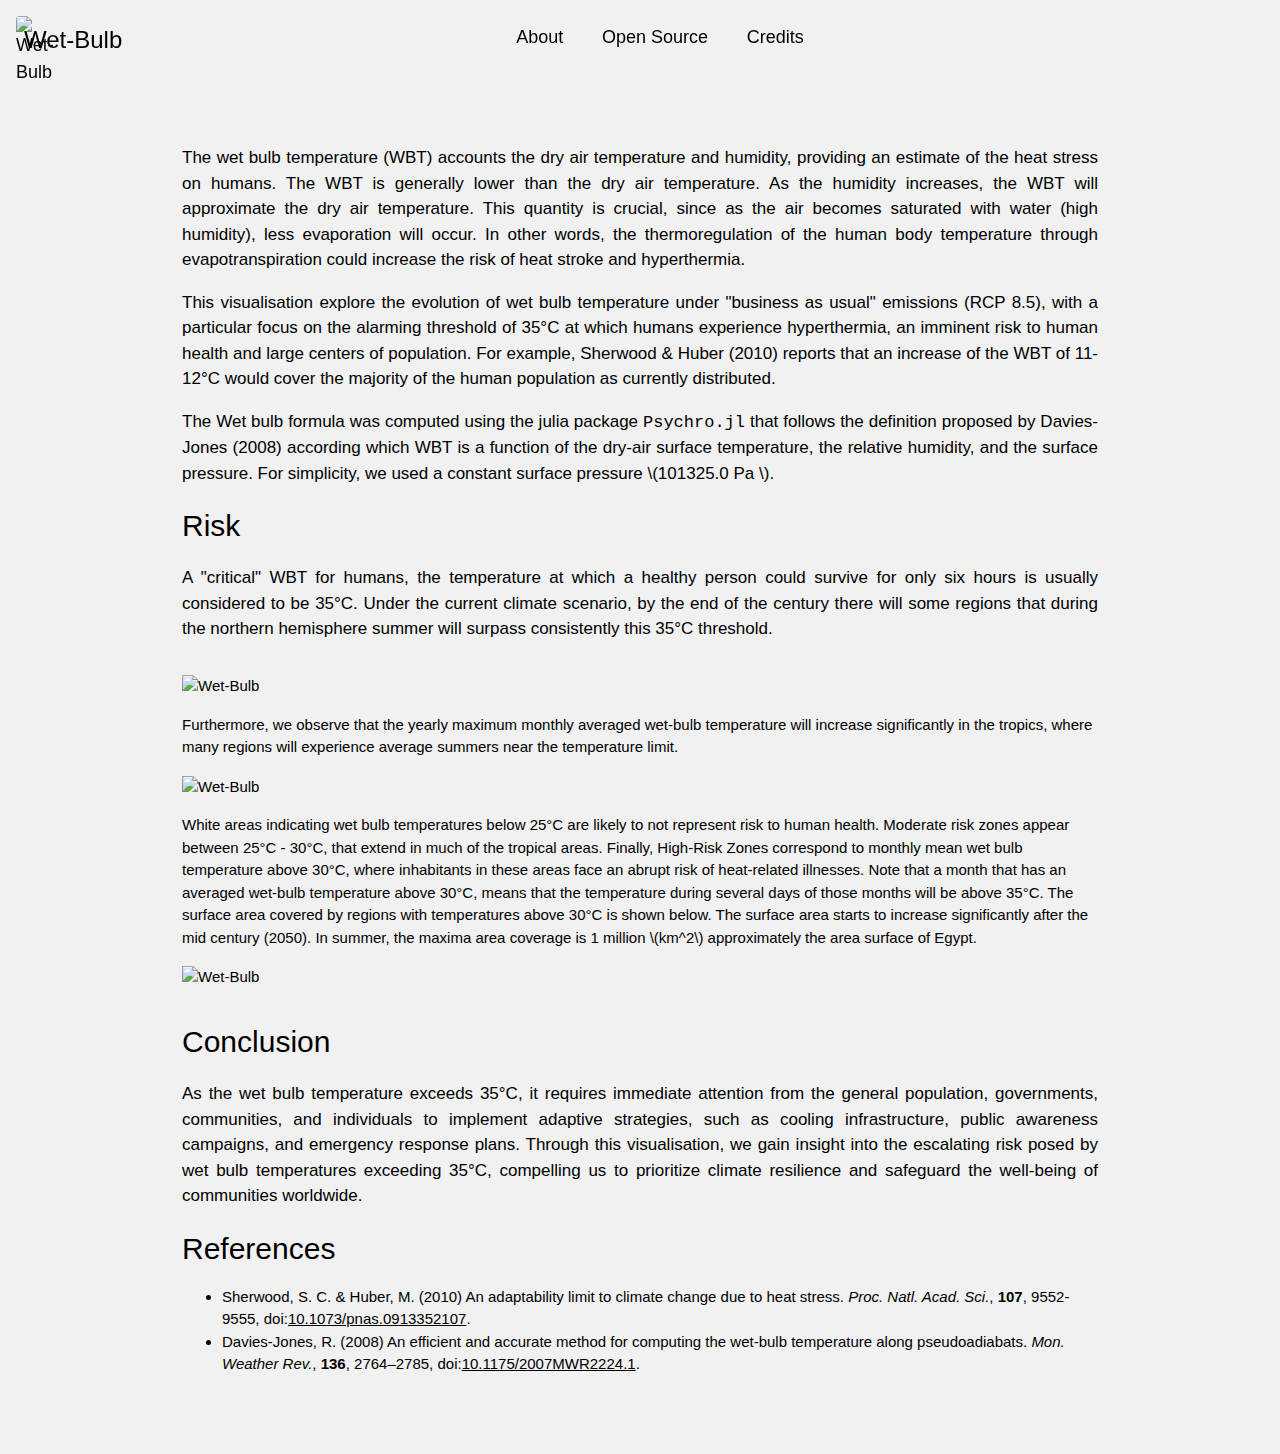
==== about.html @ eca1f5ad "simplify" ====
<!DOCTYPE html>
<html>
<head>
<title>Wet Bulb Temperature</title>
<meta charset="UTF-8">
<meta name="viewport" content="width=device-width, initial-scale=1">
<link rel="stylesheet" href="public/css/style.css">
<link rel="stylesheet" href="https://www.w3schools.com/w3css/4/w3.css">
<link rel="stylesheet" href="https://fonts.googleapis.com/css?family=Raleway">
<link rel="shortcut icon" type="image/x-icon" href="./resources/earth_melt.ico" />
<script type="text/javascript" async
    src="https://cdnjs.cloudflare.com/ajax/libs/mathjax/2.7.7/MathJax.js?config=TeX-MML-AM_CHTML">
</script>
</head>
<body class="w3-light-grey" data-gr-c-s-loaded="true">


    <div class="w3-main">
        <header class="w3-container w3-top w3-xlarge w3-padding-16 header" style="z-index:5">
            <a href="index.html" class="w3-left w3-large">
                <img src="./resources/earth_melt.svg" class="w3-left w3-round w3-image" alt="Wet-Bulb" width="40" height="40">
                <h1 class="title w3-display-topleft w3-padding-large w3-xlarge w3-text-black">Wet-Bulb</h1>
            </a>
            
            <div class="w3-center">
                <div class="w3-hide-small w3-text-black" style="height:100%;width:80vw; position:relative;display: inline">
                    <a href="about.html" class="w3-button w3-large" style="height:100%;">About</a> 
                    <a href="open_source.html" class="w3-button w3-large">Open Source</a> 
                    <a href="credits.html" class="w3-button w3-large">Credits</a>
                </div>
            </div>
        </header>

        <div class="w3-padding-32"></div>

        <div class="w3-content w3-container w3-padding-64" >

            <div class="w3-content w3-container">
                <p style="text-align:justify; font-size: 17px;">
                The wet bulb temperature (WBT) accounts the dry air temperature and humidity, providing an estimate of the heat stress on humans. The WBT is generally lower than the dry air temperature. As the humidity increases, the WBT will approximate the dry air temperature. This quantity is crucial, since as the air becomes saturated with water (high humidity), less evaporation will occur. In other words, the thermoregulation of the human body temperature through evapotranspiration could increase the risk of heat stroke and hyperthermia.
                </p>

                <p style="text-align:justify; font-size: 17px;">
                This visualisation explore the evolution of wet bulb temperature under "business as usual" emissions (RCP 8.5), with a particular focus on the alarming threshold of 35°C at which humans experience hyperthermia, an imminent risk to human health and large centers of population. For example, Sherwood & Huber (2010) reports that an increase of the WBT of 11-12°C would cover the majority of the human population as currently distributed.
                </p>

                <p style="text-align:justify; font-size: 17px;">
                The Wet bulb formula was computed using the julia package <code>Psychro.jl</code> that follows the definition proposed by Davies-Jones (2008) according which WBT is a function of the dry-air surface temperature, the relative humidity, and the surface pressure.
                For simplicity, we used a constant surface pressure <span>\(101325.0 Pa \)</span>.
                </p>

                <h2>Risk</h2>
                <p style="text-align:justify; font-size: 17px;">      
                A "critical" WBT for humans, the temperature at which a healthy person could survive for only six hours is usually considered to be 35°C. Under the current climate scenario, by the end of the century there will some regions that during the northern hemisphere summer will surpass consistently this 35°C threshold.
                
                <div class="w3-display-container  w3-padding-16">
                    <img src="./resources/WB_temp_bands_threshold.png" class="w3-image" alt="Wet-Bulb">
                </div>

                Furthermore, we observe that the yearly maximum monthly averaged wet-bulb temperature will increase significantly in the tropics, where many regions will experience average summers near the temperature limit.

                <div class="w3-display-container  w3-padding-16">
                    <img src="./resources/max_Risk_wet_bulb_maps.png" class="w3-image" alt="Wet-Bulb">
                </div>

                White areas indicating wet bulb temperatures below 25°C are likely to not represent risk to human health. Moderate risk zones appear between 25°C - 30°C, that extend in much of the tropical areas. Finally, High-Risk Zones correspond to monthly mean wet bulb temperature above 30°C, where inhabitants in these areas face an abrupt risk of heat-related illnesses. 
                Note that a month that has an averaged wet-bulb temperature above 30°C, means that the temperature during several days of those months will be above 35°C.

                The surface area covered by regions with temperatures above 30°C is shown below. The surface area starts to increase significantly after the mid century (2050). In summer, the maxima area coverage is 1 million \(km^2\) approximately the area surface of Egypt.

                <div class="w3-display-container w3-padding-16">
                    <img src="./resources/area_with_dangerous_WBtemp_80p.png" class="w3-image" alt="Wet-Bulb">
                </div>

                </p>

                <h2>Conclusion</h2>
                <p style="text-align:justify; font-size: 17px;">
                As the wet bulb temperature exceeds 35°C, it requires immediate attention from the general population, governments, communities, and individuals to implement adaptive strategies, such as cooling infrastructure, public awareness campaigns, and emergency response plans. Through this visualisation, we gain insight into the escalating risk posed by wet bulb temperatures exceeding 35°C, compelling us to prioritize climate resilience and safeguard the well-being of communities worldwide.
                </p>

                <h2>References</h2>
                <ul>
                    <li>
                        Sherwood, S. C. & Huber, M. (2010) An adaptability limit to climate change due to heat stress. <i>Proc. Natl. Acad. Sci.</i>, <b>107</b>, 9552-9555, doi:<a href="https://doi.org/10.1073/pnas.0913352107" target="_blank">10.1073/pnas.0913352107</a>.
                    </li>
                    <li>
                        Davies-Jones, R. (2008) An efficient and accurate method for computing the wet-bulb temperature along pseudoadiabats. <i>Mon. Weather Rev.</i>, <b>136</b>, 2764–2785, doi:<a href="https://doi.org/10.1175/2007MWR2224.1" target="_blank">10.1175/2007MWR2224.1</a>.
                    </li>

                </ul>
        </div>
        </div>
        
    </div>

</body>
</html>
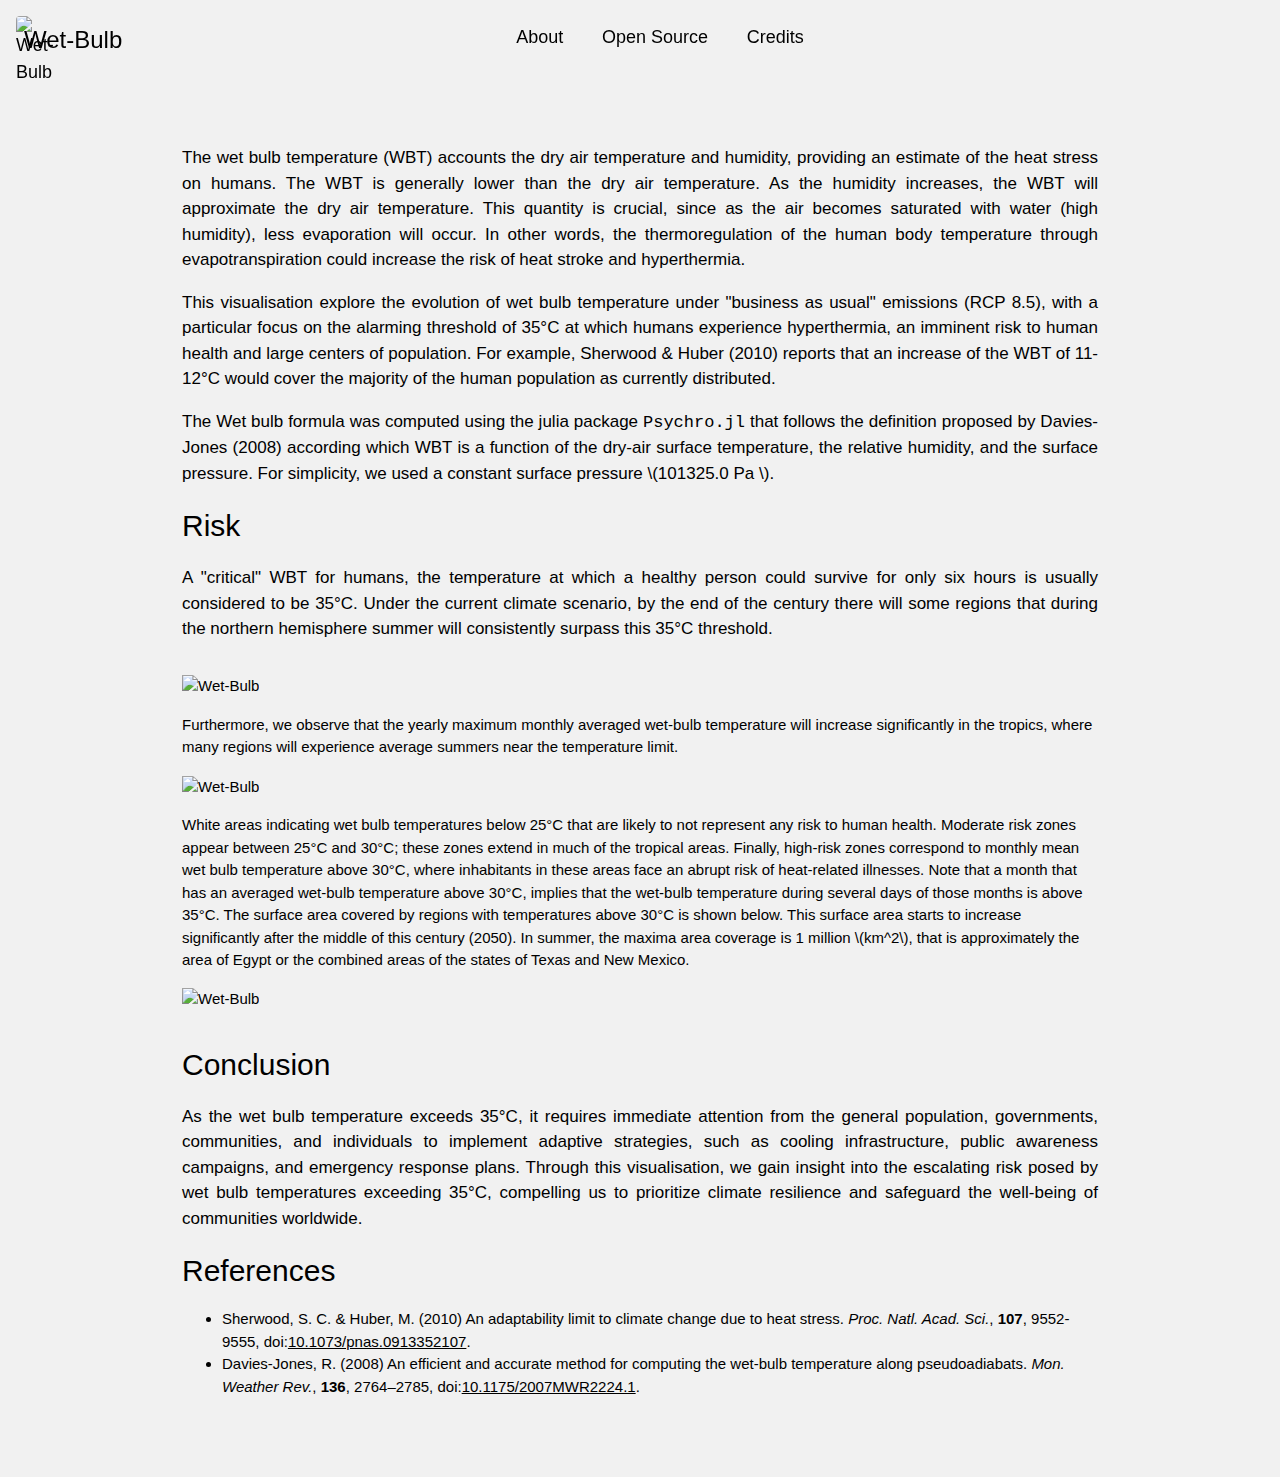
==== commit 35d52e44: "some rephrasing" ====
--- a/about.html
+++ b/about.html
@@ -51,7 +51,7 @@
 
                 <h2>Risk</h2>
                 <p style="text-align:justify; font-size: 17px;">      
-                A "critical" WBT for humans, the temperature at which a healthy person could survive for only six hours is usually considered to be 35°C. Under the current climate scenario, by the end of the century there will some regions that during the northern hemisphere summer will surpass consistently this 35°C threshold.
+                A "critical" WBT for humans, the temperature at which a healthy person could survive for only six hours is usually considered to be 35°C. Under the current climate scenario, by the end of the century there will some regions that during the northern hemisphere summer will consistently surpass this 35°C threshold.
                 
                 <div class="w3-display-container  w3-padding-16">
                     <img src="./resources/WB_temp_bands_threshold.png" class="w3-image" alt="Wet-Bulb">
@@ -63,10 +63,10 @@
                     <img src="./resources/max_Risk_wet_bulb_maps.png" class="w3-image" alt="Wet-Bulb">
                 </div>
 
-                White areas indicating wet bulb temperatures below 25°C are likely to not represent risk to human health. Moderate risk zones appear between 25°C - 30°C, that extend in much of the tropical areas. Finally, High-Risk Zones correspond to monthly mean wet bulb temperature above 30°C, where inhabitants in these areas face an abrupt risk of heat-related illnesses. 
-                Note that a month that has an averaged wet-bulb temperature above 30°C, means that the temperature during several days of those months will be above 35°C.
+                White areas indicating wet bulb temperatures below 25°C that are likely to not represent any risk to human health. Moderate risk zones appear between 25°C and 30°C; these zones extend in much of the tropical areas. Finally, high-risk zones correspond to monthly mean wet bulb temperature above 30°C, where inhabitants in these areas face an abrupt risk of heat-related illnesses. 
+                Note that a month that has an averaged wet-bulb temperature above 30°C, implies that the wet-bulb temperature during several days of those months is above 35°C.
 
-                The surface area covered by regions with temperatures above 30°C is shown below. The surface area starts to increase significantly after the mid century (2050). In summer, the maxima area coverage is 1 million \(km^2\) approximately the area surface of Egypt.
+                The surface area covered by regions with temperatures above 30°C is shown below. This surface area starts to increase significantly after the middle of this century (2050). In summer, the maxima area coverage is 1 million \(km^2\), that is approximately the area of Egypt or the combined areas of the states of Texas and New Mexico.
 
                 <div class="w3-display-container w3-padding-16">
                     <img src="./resources/area_with_dangerous_WBtemp_80p.png" class="w3-image" alt="Wet-Bulb">
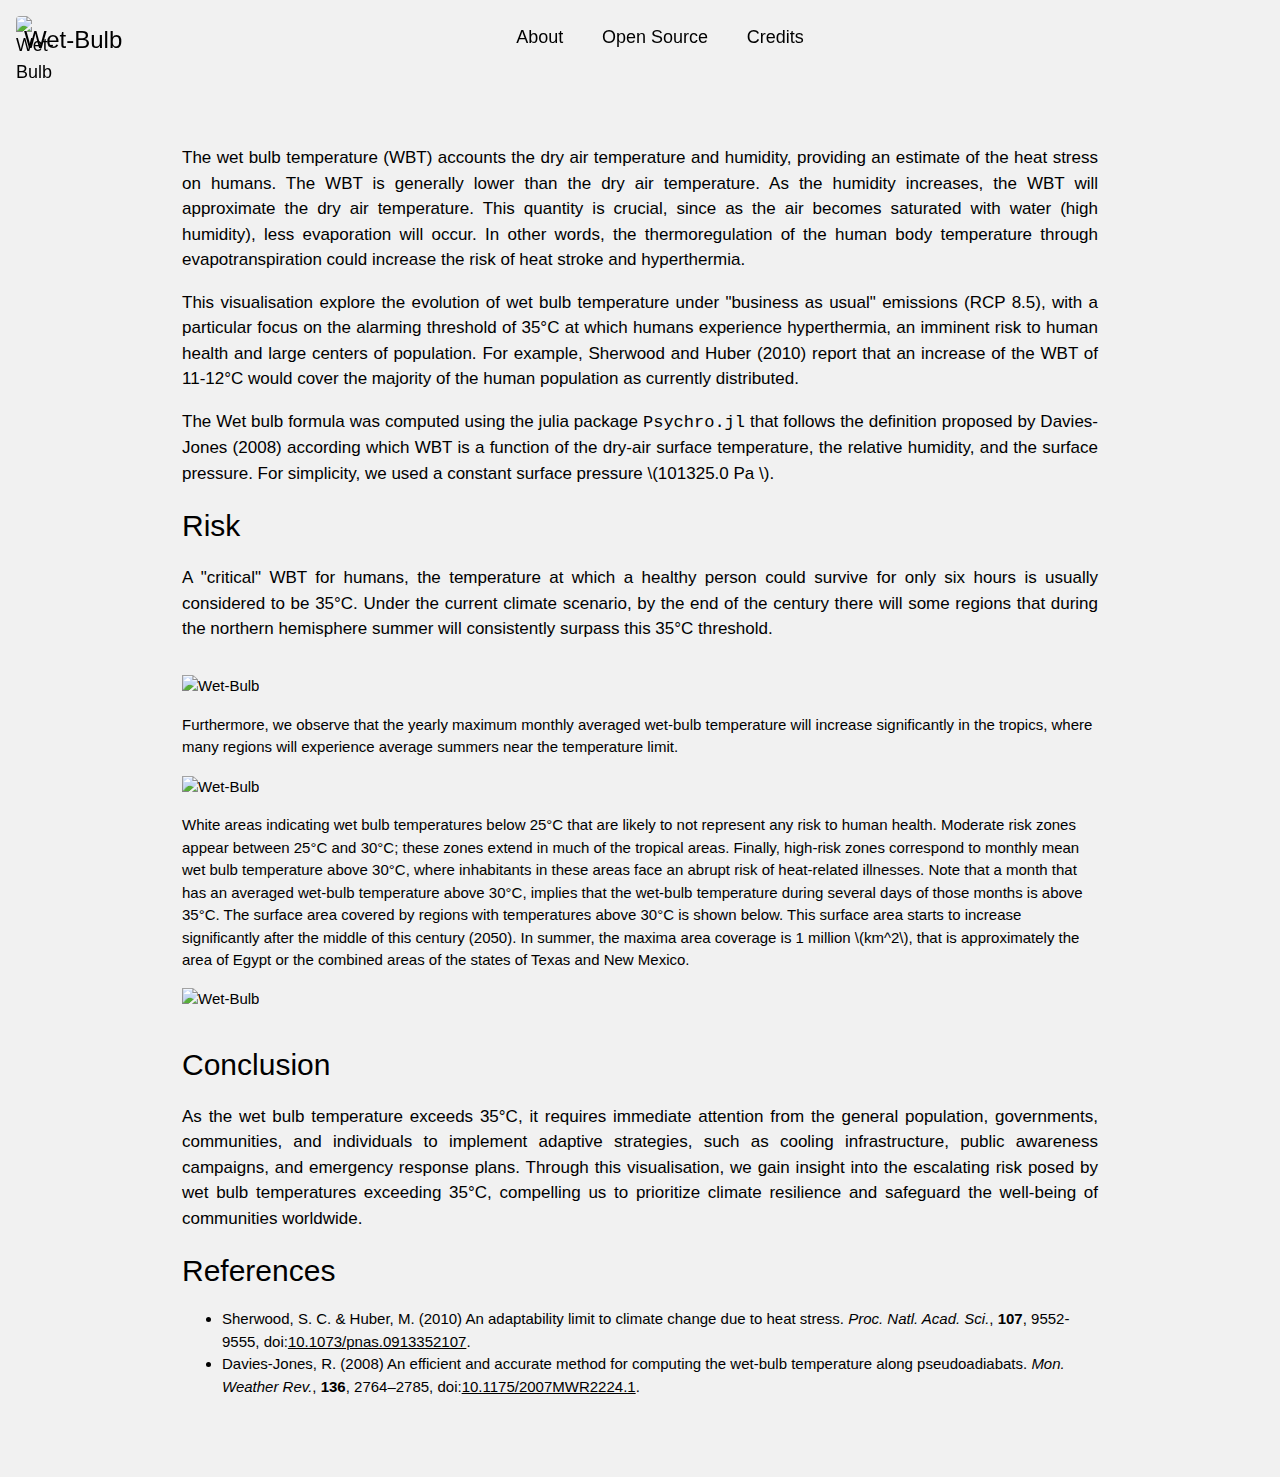
==== commit 9656b721: "fig grammar error" ====
--- a/about.html
+++ b/about.html
@@ -41,7 +41,7 @@
                 </p>
 
                 <p style="text-align:justify; font-size: 17px;">
-                This visualisation explore the evolution of wet bulb temperature under "business as usual" emissions (RCP 8.5), with a particular focus on the alarming threshold of 35°C at which humans experience hyperthermia, an imminent risk to human health and large centers of population. For example, Sherwood & Huber (2010) reports that an increase of the WBT of 11-12°C would cover the majority of the human population as currently distributed.
+                This visualisation explore the evolution of wet bulb temperature under "business as usual" emissions (RCP 8.5), with a particular focus on the alarming threshold of 35°C at which humans experience hyperthermia, an imminent risk to human health and large centers of population. For example, Sherwood and Huber (2010) report that an increase of the WBT of 11-12°C would cover the majority of the human population as currently distributed.
                 </p>
 
                 <p style="text-align:justify; font-size: 17px;">
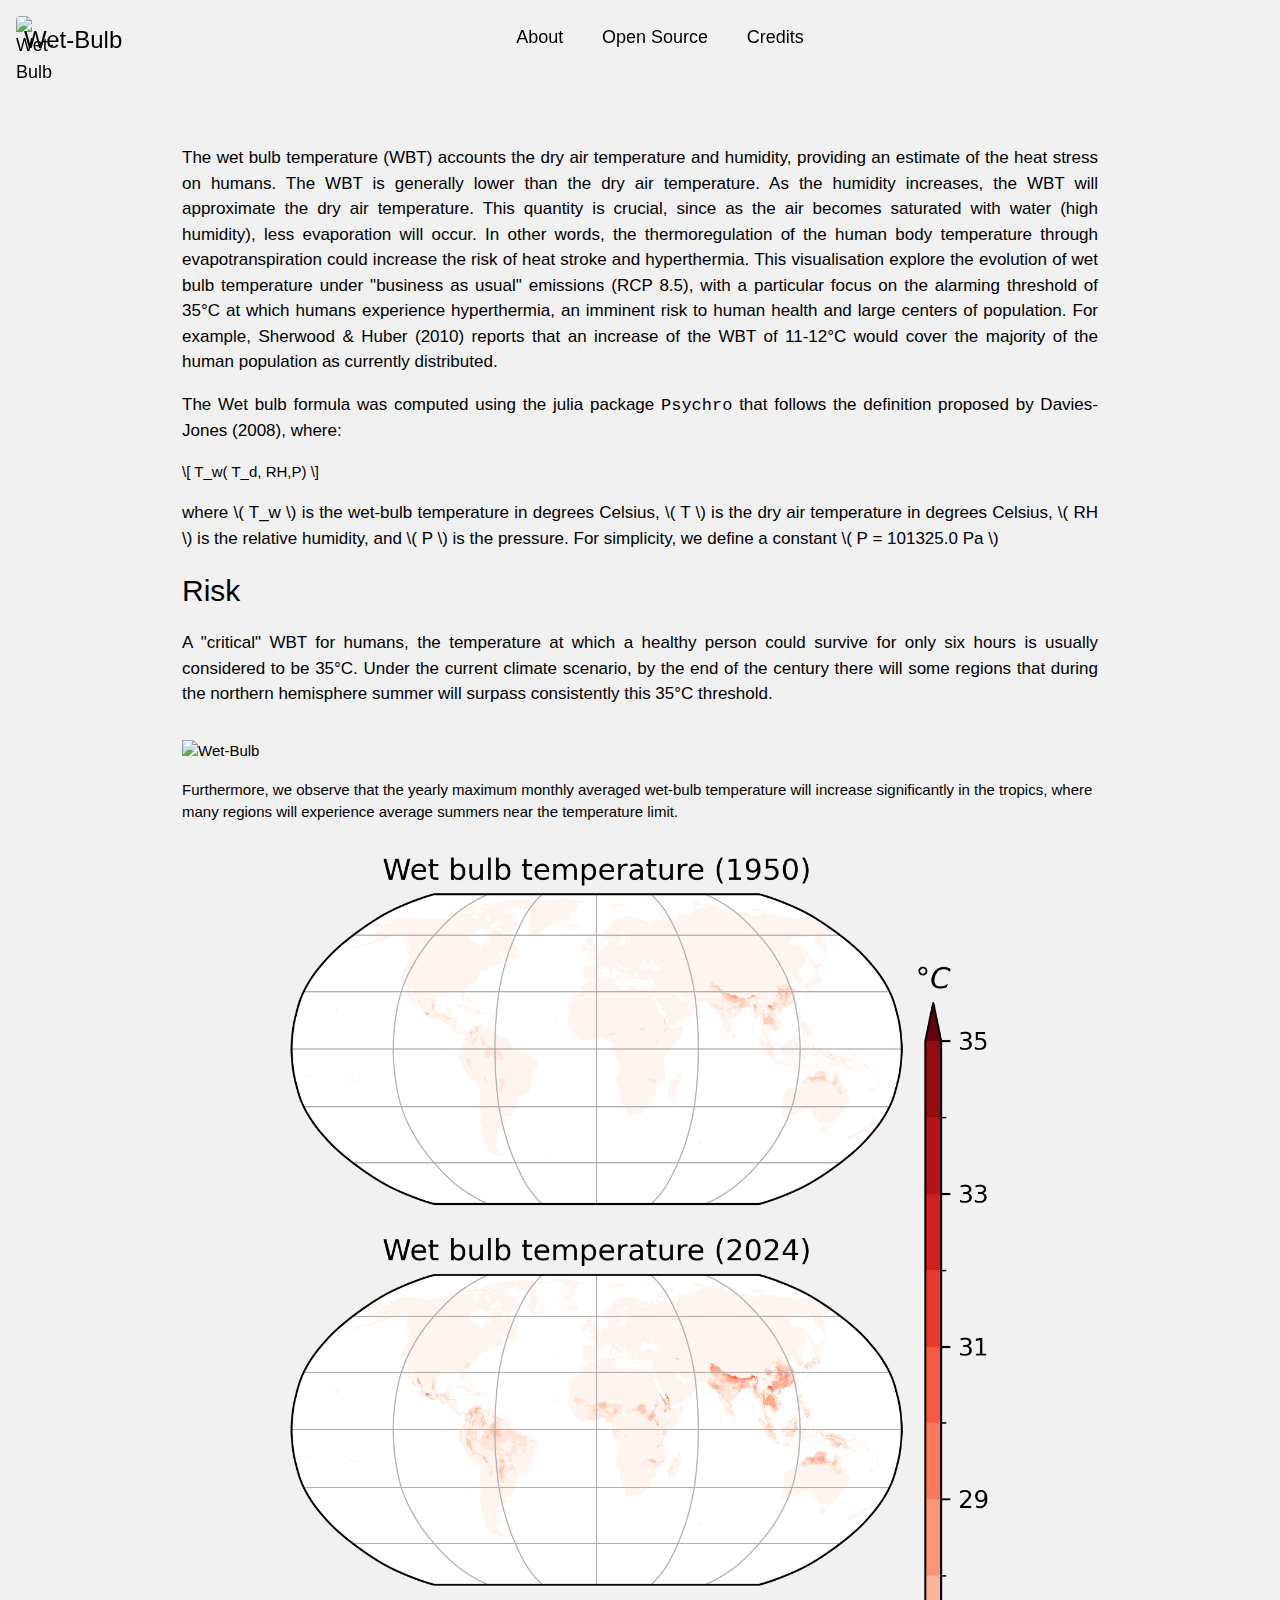
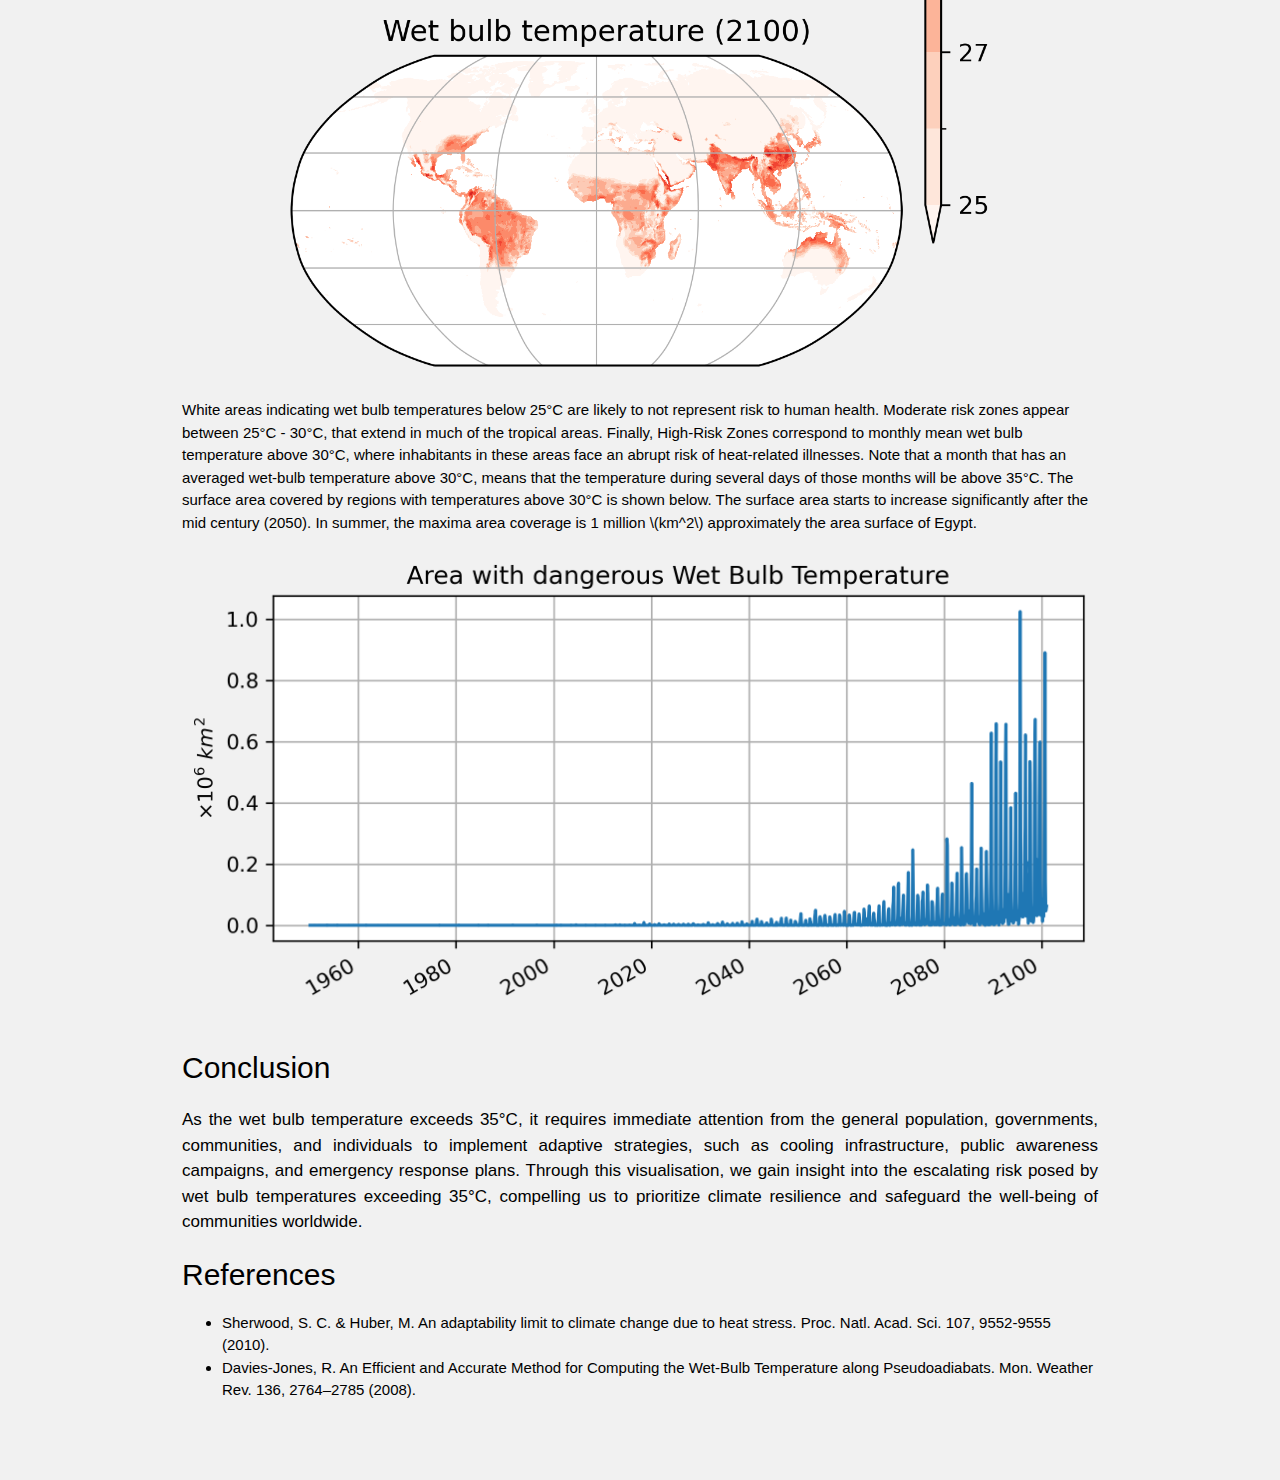
==== commit bc06b5a7: "update images" ====
--- a/about.html
+++ b/about.html
@@ -37,21 +37,26 @@
 
             <div class="w3-content w3-container">
                 <p style="text-align:justify; font-size: 17px;">
-                The wet bulb temperature (WBT) accounts the dry air temperature and humidity, providing an estimate of the heat stress on humans. The WBT is generally lower than the dry air temperature. As the humidity increases, the WBT will approximate the dry air temperature. This quantity is crucial, since as the air becomes saturated with water (high humidity), less evaporation will occur. In other words, the thermoregulation of the human body temperature through evapotranspiration could increase the risk of heat stroke and hyperthermia.
+
+                The wet bulb temperature (WBT) accounts the dry air temperature and humidity, providing an estimate of the heat stress on humans. The WBT is generally lower than the dry air temperature. As the humidity increases, the WBT will approximate the dry air temperature. This quantity is crucial, since as the air becomes saturated with water (high humidity), less evaporation will occur. In other words, the thermoregulation of the human body temperature through evapotranspiration could increase the risk of heat stroke and hyperthermia. This visualisation explore the evolution of wet bulb temperature under "business as usual" emissions (RCP 8.5), with a particular focus on the alarming threshold of 35°C at which humans experience hyperthermia, an imminent risk to human health and large centers of population. For example, Sherwood & Huber (2010) reports that an increase of the WBT of 11-12°C would cover the majority of the human population as currently distributed.
                 </p>
 
                 <p style="text-align:justify; font-size: 17px;">
-                This visualisation explore the evolution of wet bulb temperature under "business as usual" emissions (RCP 8.5), with a particular focus on the alarming threshold of 35°C at which humans experience hyperthermia, an imminent risk to human health and large centers of population. For example, Sherwood and Huber (2010) report that an increase of the WBT of 11-12°C would cover the majority of the human population as currently distributed.
+                The Wet bulb formula was computed using the julia package <code>Psychro</code> that follows the definition proposed by Davies-Jones (2008), where:
                 </p>
-
+                <div id="formula">
+                    \[ T_w( T_d, RH,P) \]
+                </div>
                 <p style="text-align:justify; font-size: 17px;">
-                The Wet bulb formula was computed using the julia package <code>Psychro.jl</code> that follows the definition proposed by Davies-Jones (2008) according which WBT is a function of the dry-air surface temperature, the relative humidity, and the surface pressure.
-                For simplicity, we used a constant surface pressure <span>\(101325.0 Pa \)</span>.
+                where <span>\( T_w \)</span> is the wet-bulb temperature in degrees Celsius, <span>\( T \)</span> is the dry air temperature in degrees Celsius, <span>\( RH \)</span> is the relative humidity, and <span>\( P \)</span> is the pressure. 
+                For simplicity, we define a constant <span>\( P = 101325.0 Pa \)</span>
                 </p>
 
                 <h2>Risk</h2>
-                <p style="text-align:justify; font-size: 17px;">      
-                A "critical" WBT for humans, the temperature at which a healthy person could survive for only six hours is usually considered to be 35°C. Under the current climate scenario, by the end of the century there will some regions that during the northern hemisphere summer will consistently surpass this 35°C threshold.
+                <p style="text-align:justify; font-size: 17px;">
+                
+
+                A "critical" WBT for humans, the temperature at which a healthy person could survive for only six hours is usually considered to be 35°C. Under the current climate scenario, by the end of the century there will some regions that during the northern hemisphere summer will surpass consistently this 35°C threshold. 
                 
                 <div class="w3-display-container  w3-padding-16">
                     <img src="./resources/WB_temp_bands_threshold.png" class="w3-image" alt="Wet-Bulb">
@@ -59,14 +64,14 @@
 
                 Furthermore, we observe that the yearly maximum monthly averaged wet-bulb temperature will increase significantly in the tropics, where many regions will experience average summers near the temperature limit.
 
-                <div class="w3-display-container  w3-padding-16">
-                    <img src="./resources/max_Risk_wet_bulb_maps.png" class="w3-image" alt="Wet-Bulb">
+                <div class="w3-display-container  w3-padding-16 w3-center">
+                    <img src="./resources/max_Risk_wet_bulb_maps.png" class="w3-image" alt="Wet-Bulb" style="width: 80%; text-align: center;">
                 </div>
 
-                White areas indicating wet bulb temperatures below 25°C that are likely to not represent any risk to human health. Moderate risk zones appear between 25°C and 30°C; these zones extend in much of the tropical areas. Finally, high-risk zones correspond to monthly mean wet bulb temperature above 30°C, where inhabitants in these areas face an abrupt risk of heat-related illnesses. 
-                Note that a month that has an averaged wet-bulb temperature above 30°C, implies that the wet-bulb temperature during several days of those months is above 35°C.
+                White areas indicating wet bulb temperatures below 25°C are likely to not represent risk to human health. Moderate risk zones appear between 25°C - 30°C, that extend in much of the tropical areas. Finally, High-Risk Zones correspond to monthly mean wet bulb temperature above 30°C, where inhabitants in these areas face an abrupt risk of heat-related illnesses. 
+                Note that a month that has an averaged wet-bulb temperature above 30°C, means that the temperature during several days of those months will be above 35°C.
 
-                The surface area covered by regions with temperatures above 30°C is shown below. This surface area starts to increase significantly after the middle of this century (2050). In summer, the maxima area coverage is 1 million \(km^2\), that is approximately the area of Egypt or the combined areas of the states of Texas and New Mexico.
+                The surface area covered by regions with temperatures above 30°C is shown below. The surface area starts to increase significantly after the mid century (2050). In summer, the maxima area coverage is 1 million \(km^2\) approximately the area surface of Egypt.
 
                 <div class="w3-display-container w3-padding-16">
                     <img src="./resources/area_with_dangerous_WBtemp_80p.png" class="w3-image" alt="Wet-Bulb">
@@ -82,10 +87,10 @@
                 <h2>References</h2>
                 <ul>
                     <li>
-                        Sherwood, S. C. & Huber, M. (2010) An adaptability limit to climate change due to heat stress. <i>Proc. Natl. Acad. Sci.</i>, <b>107</b>, 9552-9555, doi:<a href="https://doi.org/10.1073/pnas.0913352107" target="_blank">10.1073/pnas.0913352107</a>.
+                        Sherwood, S. C. & Huber, M. An adaptability limit to climate change due to heat stress. Proc. Natl. Acad. Sci. 107, 9552-9555 (2010).
                     </li>
                     <li>
-                        Davies-Jones, R. (2008) An efficient and accurate method for computing the wet-bulb temperature along pseudoadiabats. <i>Mon. Weather Rev.</i>, <b>136</b>, 2764–2785, doi:<a href="https://doi.org/10.1175/2007MWR2224.1" target="_blank">10.1175/2007MWR2224.1</a>.
+                        Davies-Jones, R. An Efficient and Accurate Method for Computing the Wet-Bulb Temperature along Pseudoadiabats. Mon. Weather Rev. 136, 2764–2785 (2008).
                     </li>
 
                 </ul>
@@ -95,4 +100,4 @@
     </div>
 
 </body>
-</html>
+</html>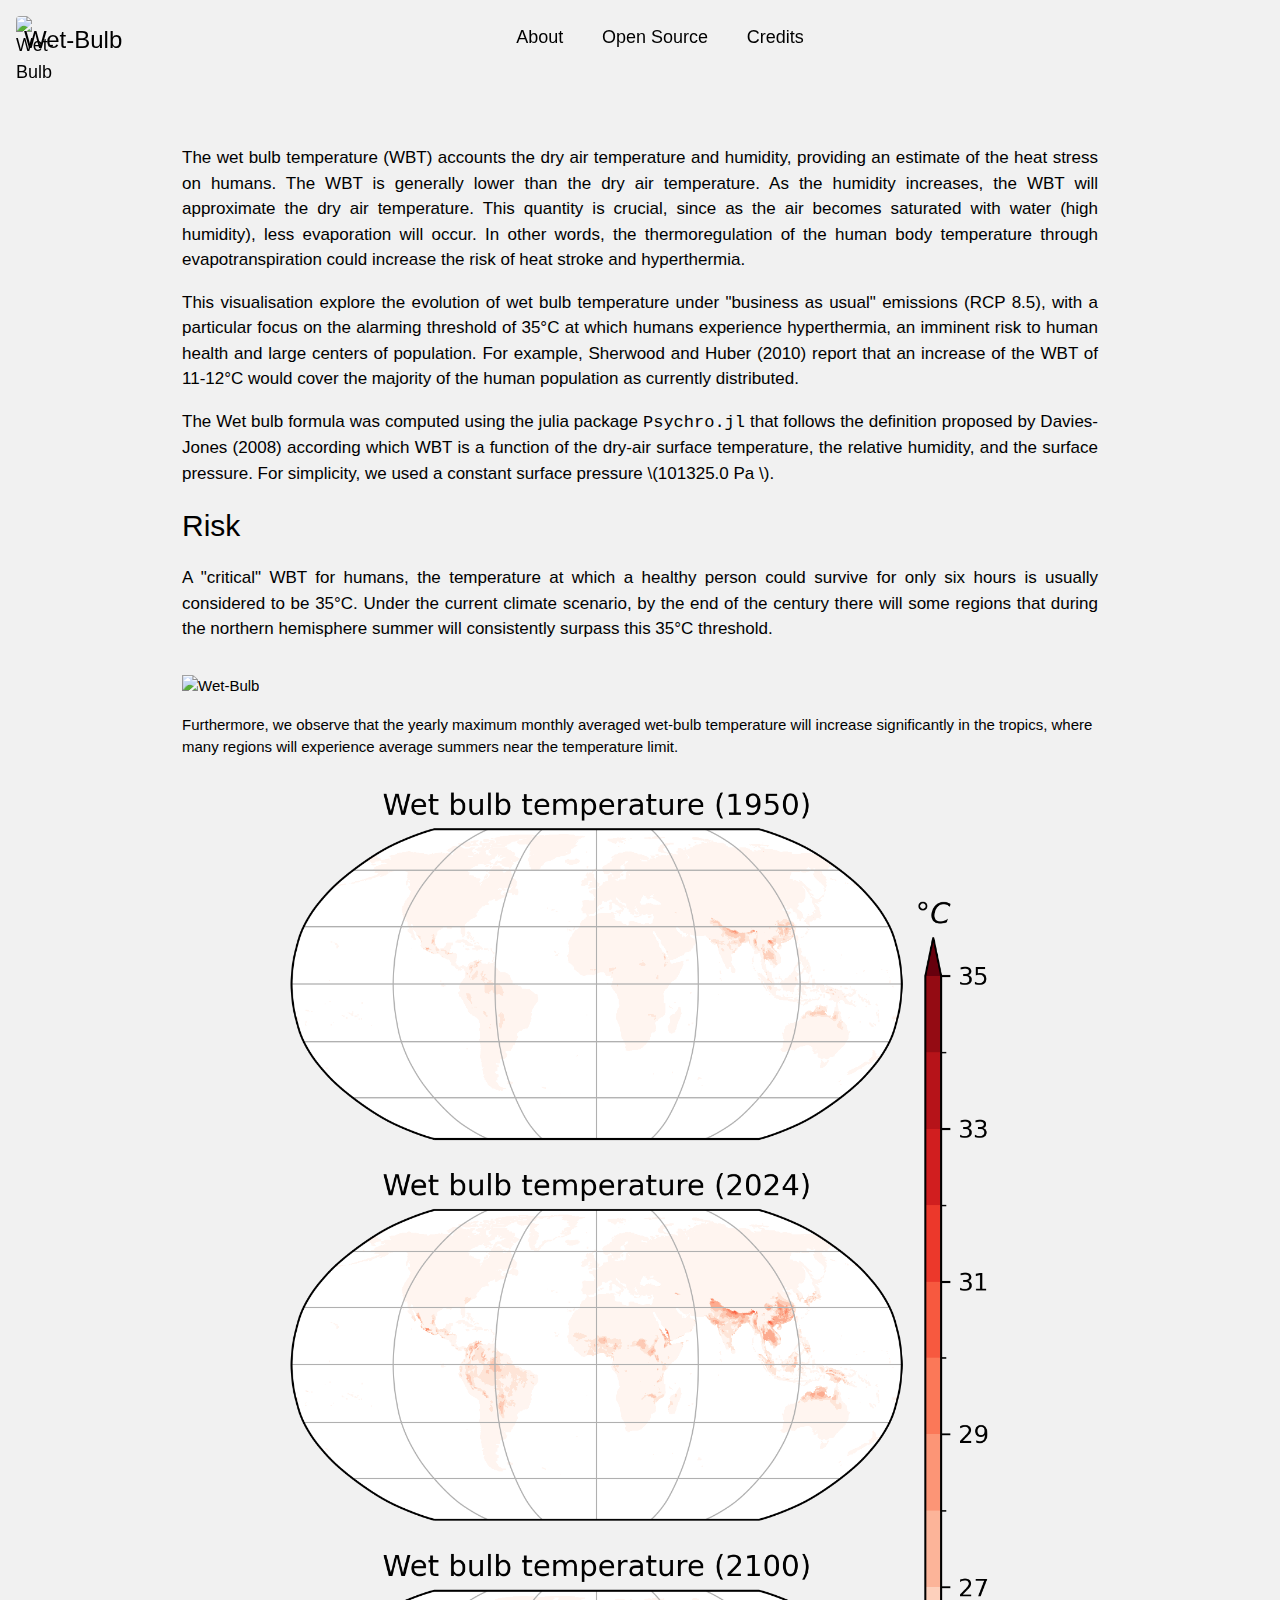
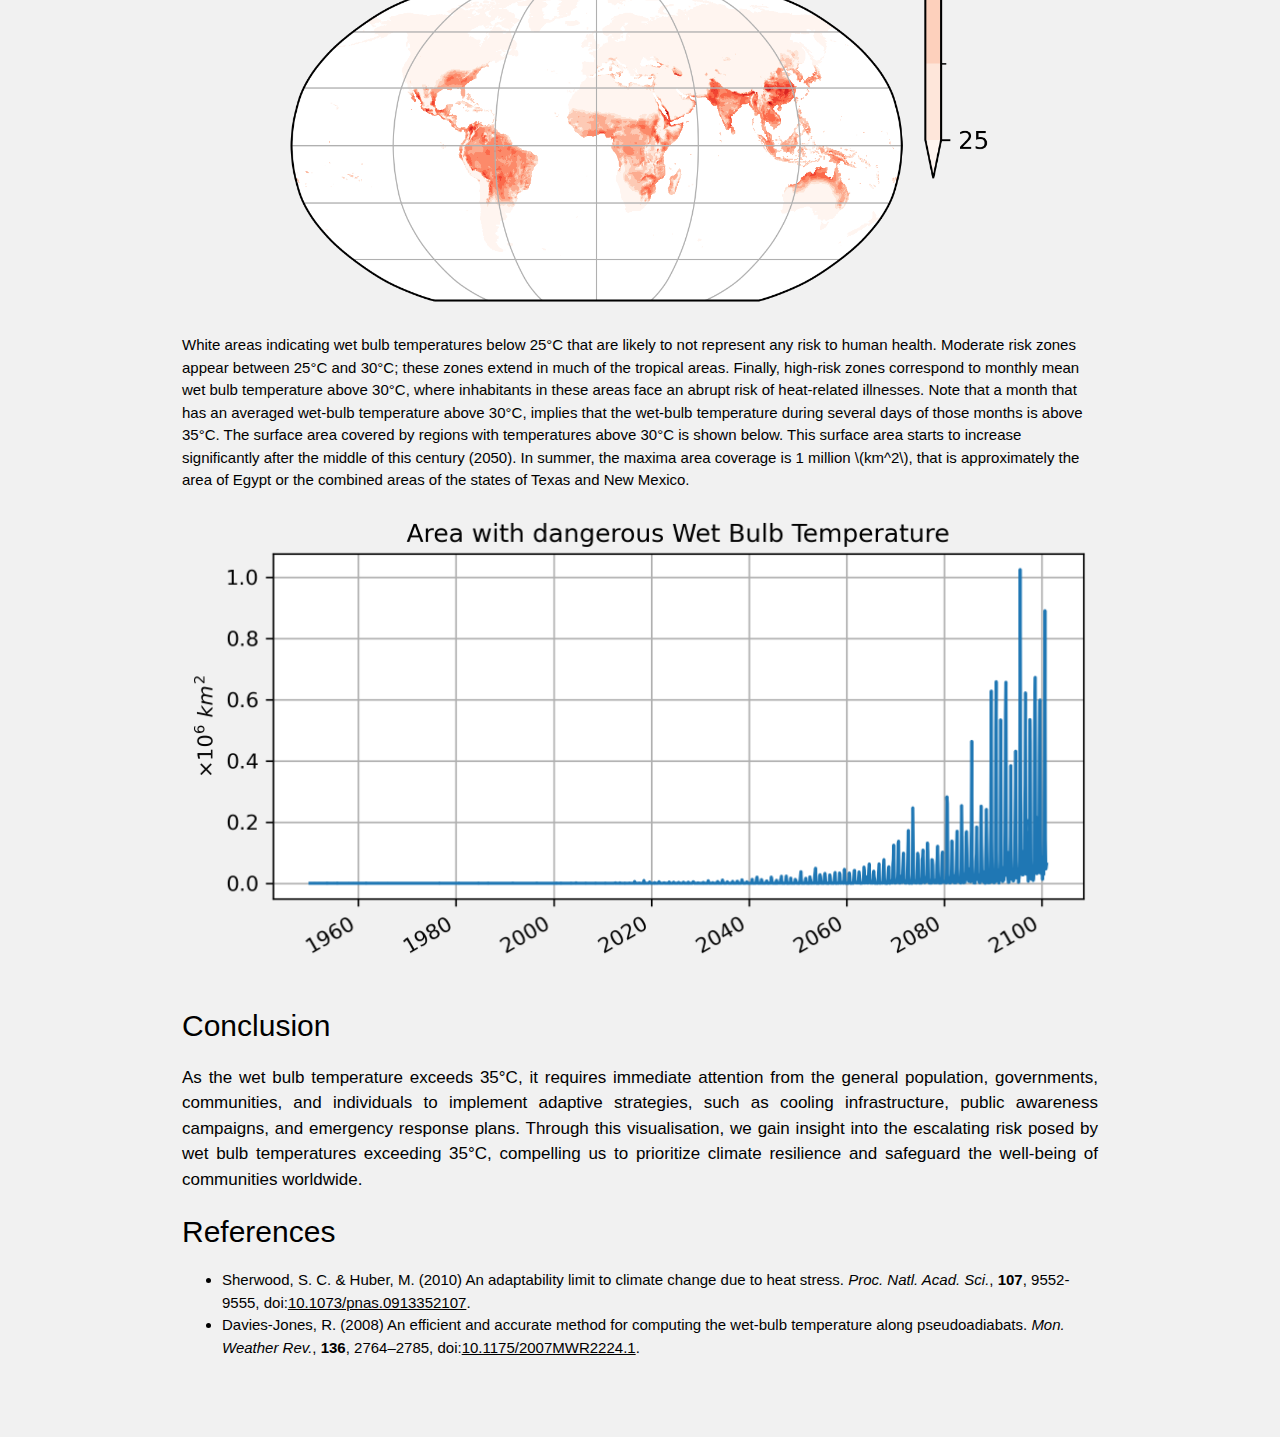
==== commit 8597cc70: "Merge branch 'main' of github.com:josuemtzmo/wetbulb.github.io" ====
--- a/about.html
+++ b/about.html
@@ -37,26 +37,21 @@
 
             <div class="w3-content w3-container">
                 <p style="text-align:justify; font-size: 17px;">
-
-                The wet bulb temperature (WBT) accounts the dry air temperature and humidity, providing an estimate of the heat stress on humans. The WBT is generally lower than the dry air temperature. As the humidity increases, the WBT will approximate the dry air temperature. This quantity is crucial, since as the air becomes saturated with water (high humidity), less evaporation will occur. In other words, the thermoregulation of the human body temperature through evapotranspiration could increase the risk of heat stroke and hyperthermia. This visualisation explore the evolution of wet bulb temperature under "business as usual" emissions (RCP 8.5), with a particular focus on the alarming threshold of 35°C at which humans experience hyperthermia, an imminent risk to human health and large centers of population. For example, Sherwood & Huber (2010) reports that an increase of the WBT of 11-12°C would cover the majority of the human population as currently distributed.
+                The wet bulb temperature (WBT) accounts the dry air temperature and humidity, providing an estimate of the heat stress on humans. The WBT is generally lower than the dry air temperature. As the humidity increases, the WBT will approximate the dry air temperature. This quantity is crucial, since as the air becomes saturated with water (high humidity), less evaporation will occur. In other words, the thermoregulation of the human body temperature through evapotranspiration could increase the risk of heat stroke and hyperthermia.
                 </p>
 
                 <p style="text-align:justify; font-size: 17px;">
-                The Wet bulb formula was computed using the julia package <code>Psychro</code> that follows the definition proposed by Davies-Jones (2008), where:
+                This visualisation explore the evolution of wet bulb temperature under "business as usual" emissions (RCP 8.5), with a particular focus on the alarming threshold of 35°C at which humans experience hyperthermia, an imminent risk to human health and large centers of population. For example, Sherwood and Huber (2010) report that an increase of the WBT of 11-12°C would cover the majority of the human population as currently distributed.
                 </p>
-                <div id="formula">
-                    \[ T_w( T_d, RH,P) \]
-                </div>
+
                 <p style="text-align:justify; font-size: 17px;">
-                where <span>\( T_w \)</span> is the wet-bulb temperature in degrees Celsius, <span>\( T \)</span> is the dry air temperature in degrees Celsius, <span>\( RH \)</span> is the relative humidity, and <span>\( P \)</span> is the pressure. 
-                For simplicity, we define a constant <span>\( P = 101325.0 Pa \)</span>
+                The Wet bulb formula was computed using the julia package <code>Psychro.jl</code> that follows the definition proposed by Davies-Jones (2008) according which WBT is a function of the dry-air surface temperature, the relative humidity, and the surface pressure.
+                For simplicity, we used a constant surface pressure <span>\(101325.0 Pa \)</span>.
                 </p>
 
                 <h2>Risk</h2>
-                <p style="text-align:justify; font-size: 17px;">
-                
-
-                A "critical" WBT for humans, the temperature at which a healthy person could survive for only six hours is usually considered to be 35°C. Under the current climate scenario, by the end of the century there will some regions that during the northern hemisphere summer will surpass consistently this 35°C threshold. 
+                <p style="text-align:justify; font-size: 17px;">      
+                A "critical" WBT for humans, the temperature at which a healthy person could survive for only six hours is usually considered to be 35°C. Under the current climate scenario, by the end of the century there will some regions that during the northern hemisphere summer will consistently surpass this 35°C threshold.
                 
                 <div class="w3-display-container  w3-padding-16">
                     <img src="./resources/WB_temp_bands_threshold.png" class="w3-image" alt="Wet-Bulb">
@@ -68,10 +63,10 @@
                     <img src="./resources/max_Risk_wet_bulb_maps.png" class="w3-image" alt="Wet-Bulb" style="width: 80%; text-align: center;">
                 </div>
 
-                White areas indicating wet bulb temperatures below 25°C are likely to not represent risk to human health. Moderate risk zones appear between 25°C - 30°C, that extend in much of the tropical areas. Finally, High-Risk Zones correspond to monthly mean wet bulb temperature above 30°C, where inhabitants in these areas face an abrupt risk of heat-related illnesses. 
-                Note that a month that has an averaged wet-bulb temperature above 30°C, means that the temperature during several days of those months will be above 35°C.
+                White areas indicating wet bulb temperatures below 25°C that are likely to not represent any risk to human health. Moderate risk zones appear between 25°C and 30°C; these zones extend in much of the tropical areas. Finally, high-risk zones correspond to monthly mean wet bulb temperature above 30°C, where inhabitants in these areas face an abrupt risk of heat-related illnesses. 
+                Note that a month that has an averaged wet-bulb temperature above 30°C, implies that the wet-bulb temperature during several days of those months is above 35°C.
 
-                The surface area covered by regions with temperatures above 30°C is shown below. The surface area starts to increase significantly after the mid century (2050). In summer, the maxima area coverage is 1 million \(km^2\) approximately the area surface of Egypt.
+                The surface area covered by regions with temperatures above 30°C is shown below. This surface area starts to increase significantly after the middle of this century (2050). In summer, the maxima area coverage is 1 million \(km^2\), that is approximately the area of Egypt or the combined areas of the states of Texas and New Mexico.
 
                 <div class="w3-display-container w3-padding-16">
                     <img src="./resources/area_with_dangerous_WBtemp_80p.png" class="w3-image" alt="Wet-Bulb">
@@ -87,10 +82,10 @@
                 <h2>References</h2>
                 <ul>
                     <li>
-                        Sherwood, S. C. & Huber, M. An adaptability limit to climate change due to heat stress. Proc. Natl. Acad. Sci. 107, 9552-9555 (2010).
+                        Sherwood, S. C. & Huber, M. (2010) An adaptability limit to climate change due to heat stress. <i>Proc. Natl. Acad. Sci.</i>, <b>107</b>, 9552-9555, doi:<a href="https://doi.org/10.1073/pnas.0913352107" target="_blank">10.1073/pnas.0913352107</a>.
                     </li>
                     <li>
-                        Davies-Jones, R. An Efficient and Accurate Method for Computing the Wet-Bulb Temperature along Pseudoadiabats. Mon. Weather Rev. 136, 2764–2785 (2008).
+                        Davies-Jones, R. (2008) An efficient and accurate method for computing the wet-bulb temperature along pseudoadiabats. <i>Mon. Weather Rev.</i>, <b>136</b>, 2764–2785, doi:<a href="https://doi.org/10.1175/2007MWR2224.1" target="_blank">10.1175/2007MWR2224.1</a>.
                     </li>
 
                 </ul>
@@ -100,4 +95,4 @@
     </div>
 
 </body>
-</html>+</html>
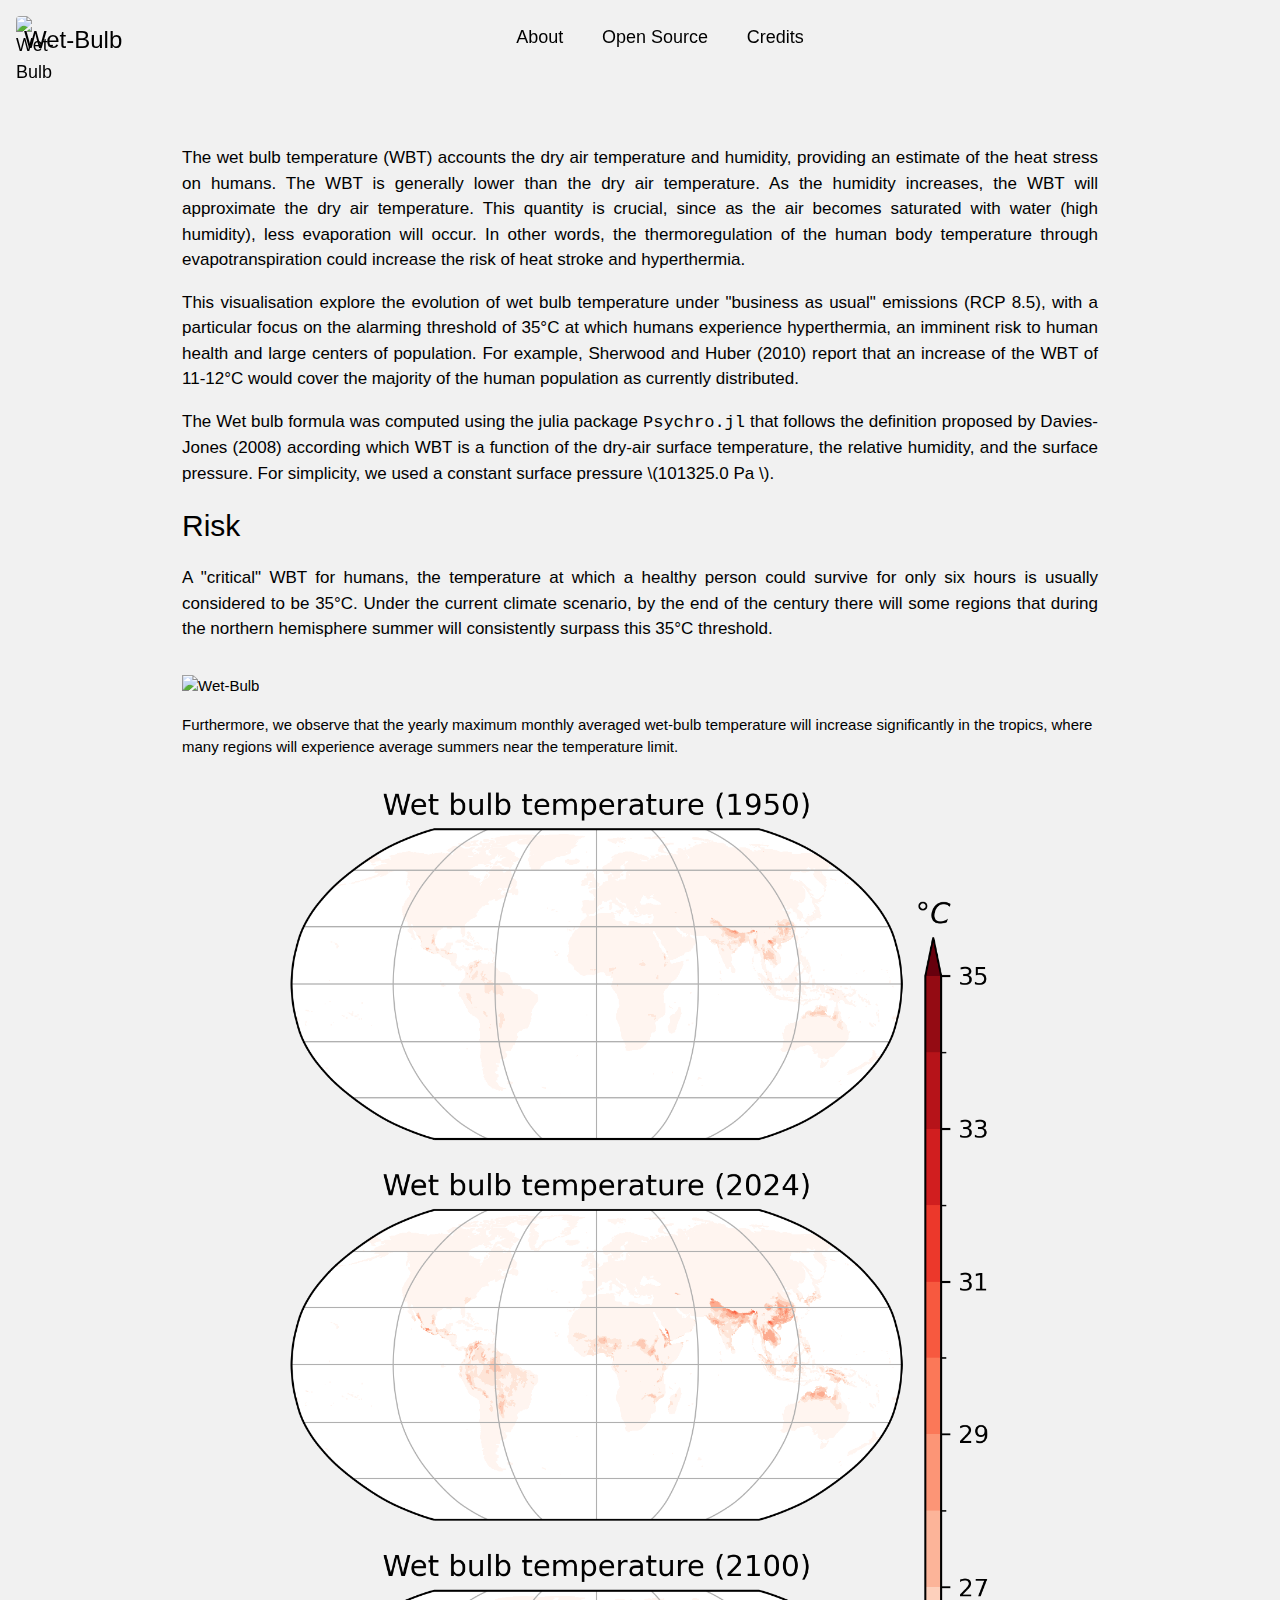
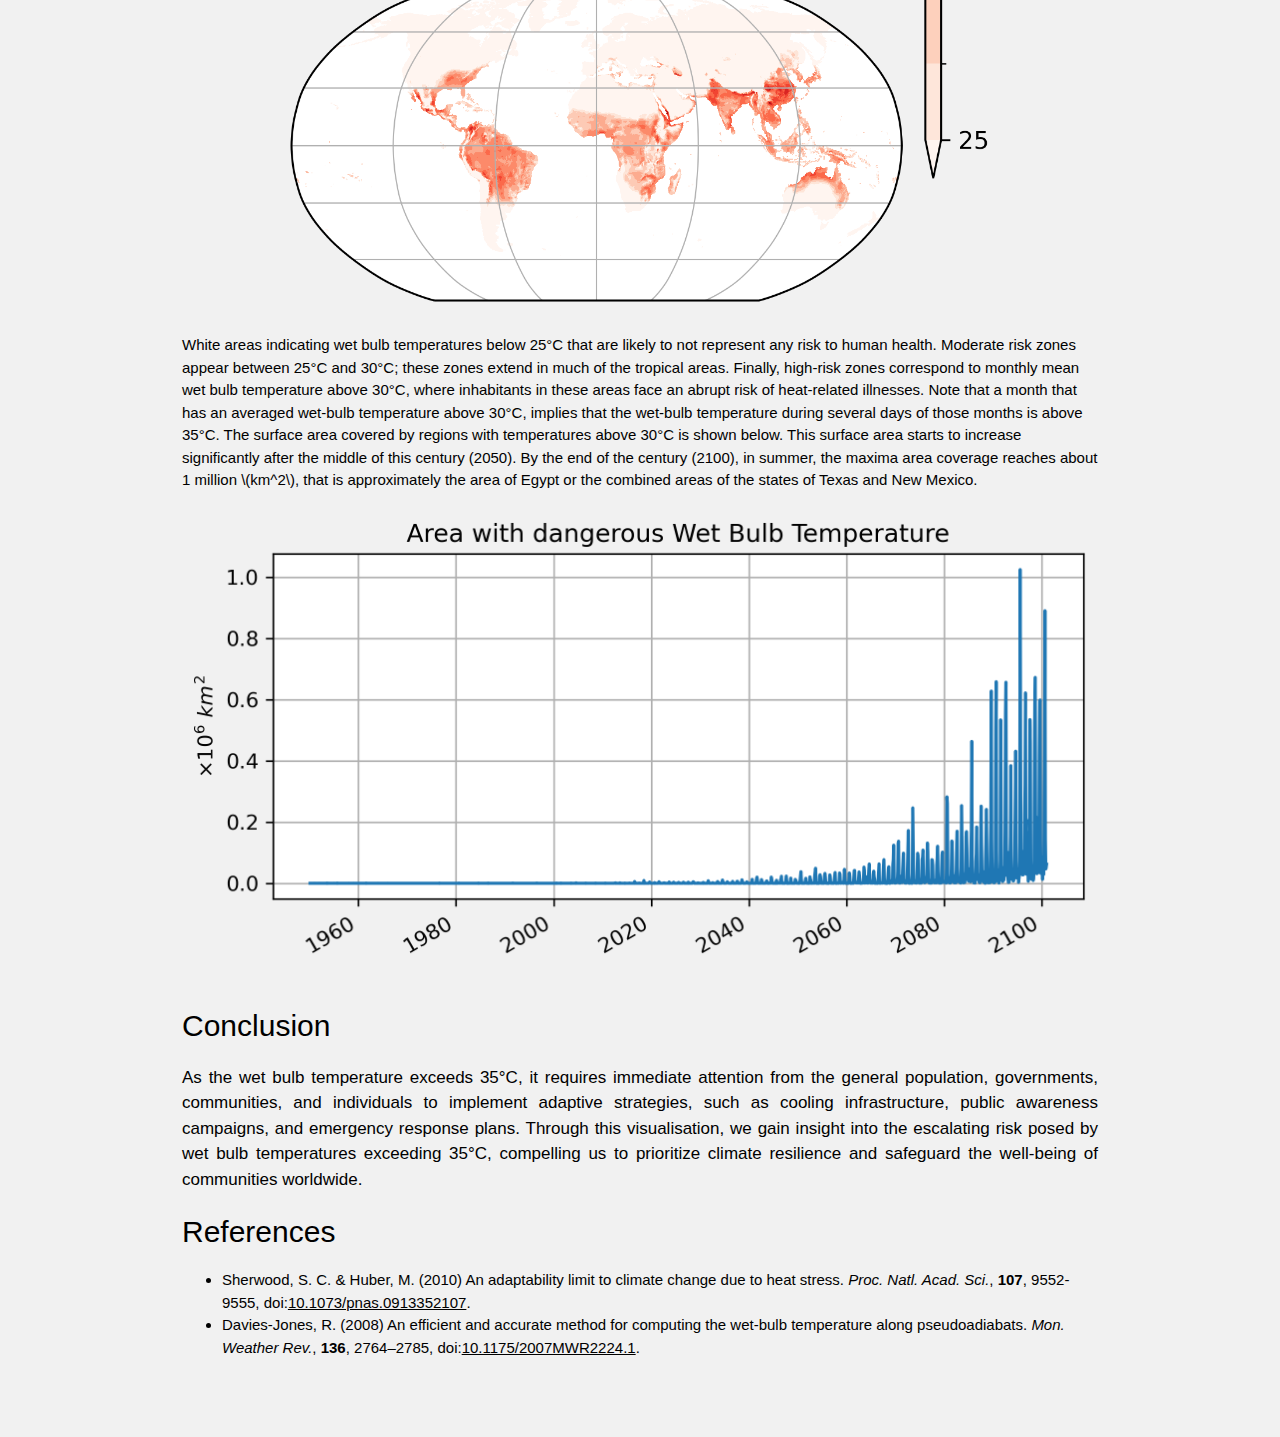
==== commit f329c6af: "clarification" ====
--- a/about.html
+++ b/about.html
@@ -66,7 +66,7 @@
                 White areas indicating wet bulb temperatures below 25°C that are likely to not represent any risk to human health. Moderate risk zones appear between 25°C and 30°C; these zones extend in much of the tropical areas. Finally, high-risk zones correspond to monthly mean wet bulb temperature above 30°C, where inhabitants in these areas face an abrupt risk of heat-related illnesses. 
                 Note that a month that has an averaged wet-bulb temperature above 30°C, implies that the wet-bulb temperature during several days of those months is above 35°C.
 
-                The surface area covered by regions with temperatures above 30°C is shown below. This surface area starts to increase significantly after the middle of this century (2050). In summer, the maxima area coverage is 1 million \(km^2\), that is approximately the area of Egypt or the combined areas of the states of Texas and New Mexico.
+                The surface area covered by regions with temperatures above 30°C is shown below. This surface area starts to increase significantly after the middle of this century (2050). By the end of the century (2100), in summer, the maxima area coverage reaches about 1 million \(km^2\), that is approximately the area of Egypt or the combined areas of the states of Texas and New Mexico.
 
                 <div class="w3-display-container w3-padding-16">
                     <img src="./resources/area_with_dangerous_WBtemp_80p.png" class="w3-image" alt="Wet-Bulb">
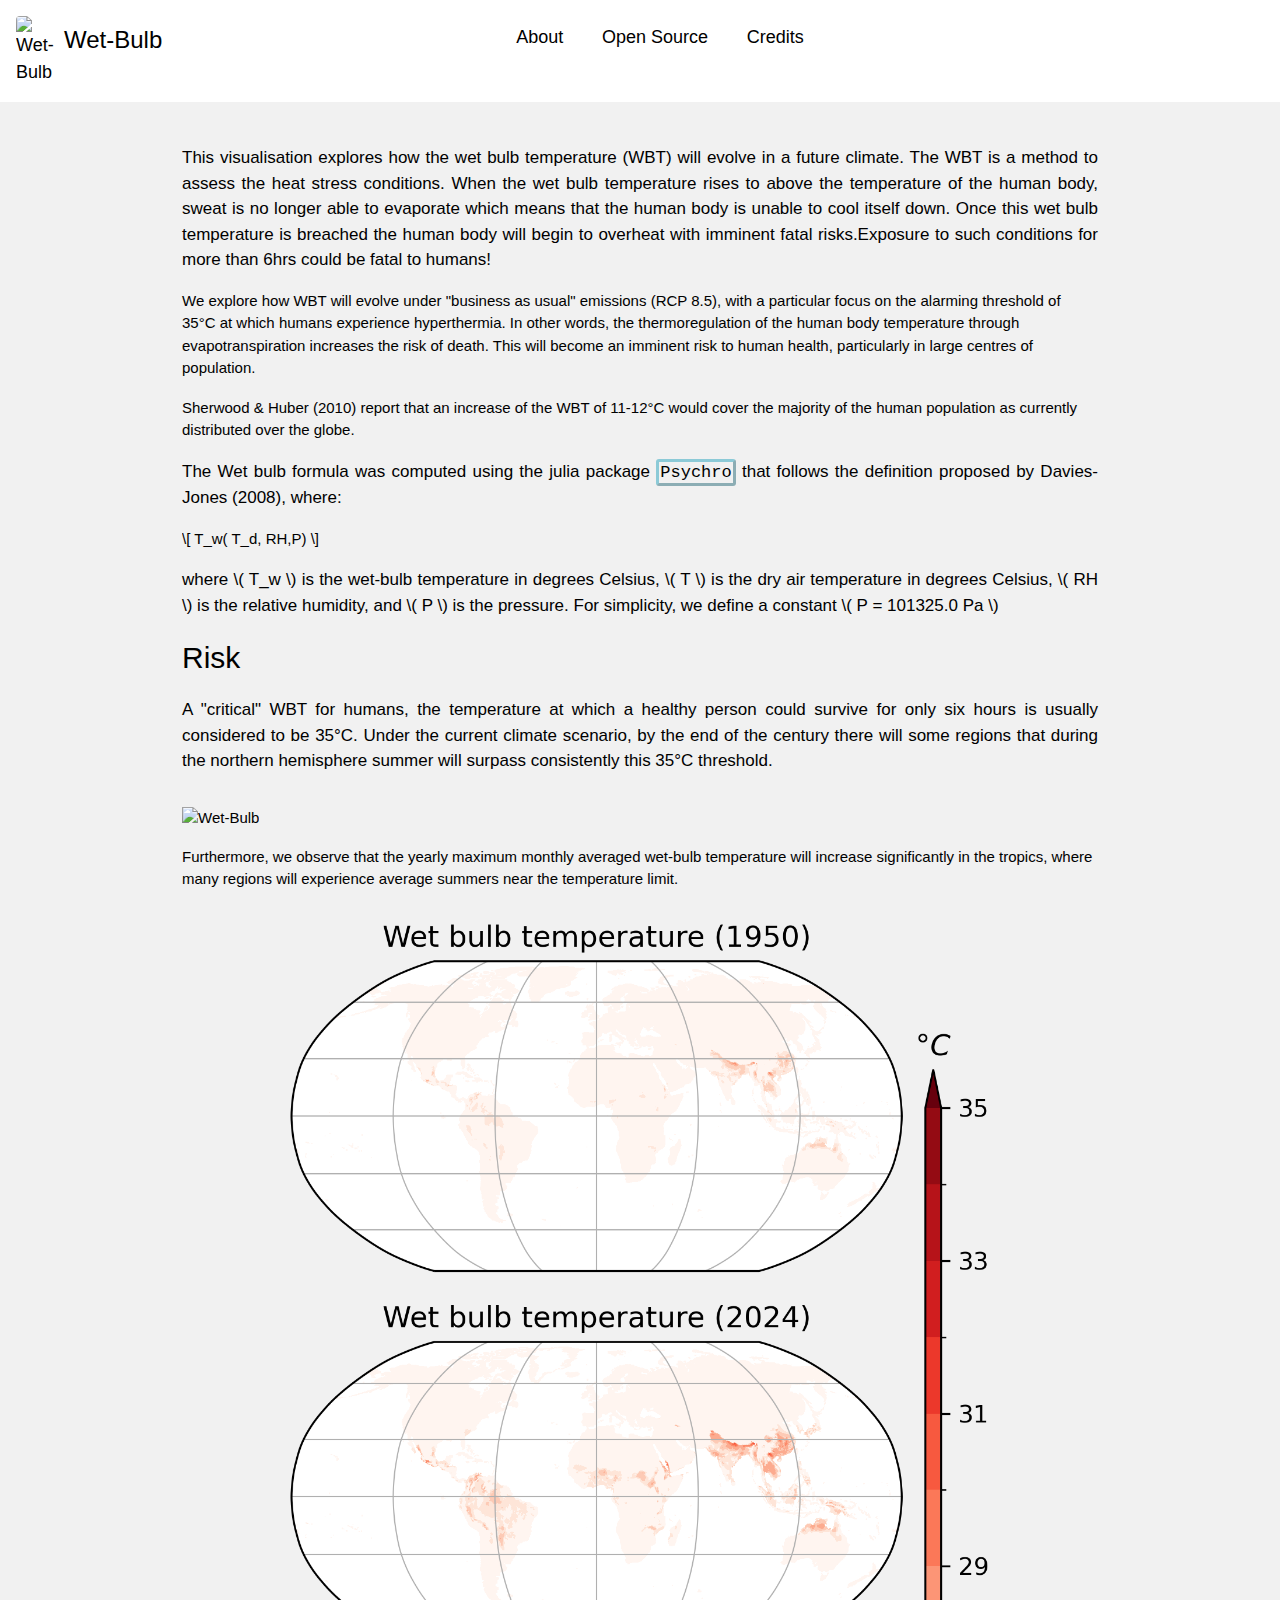
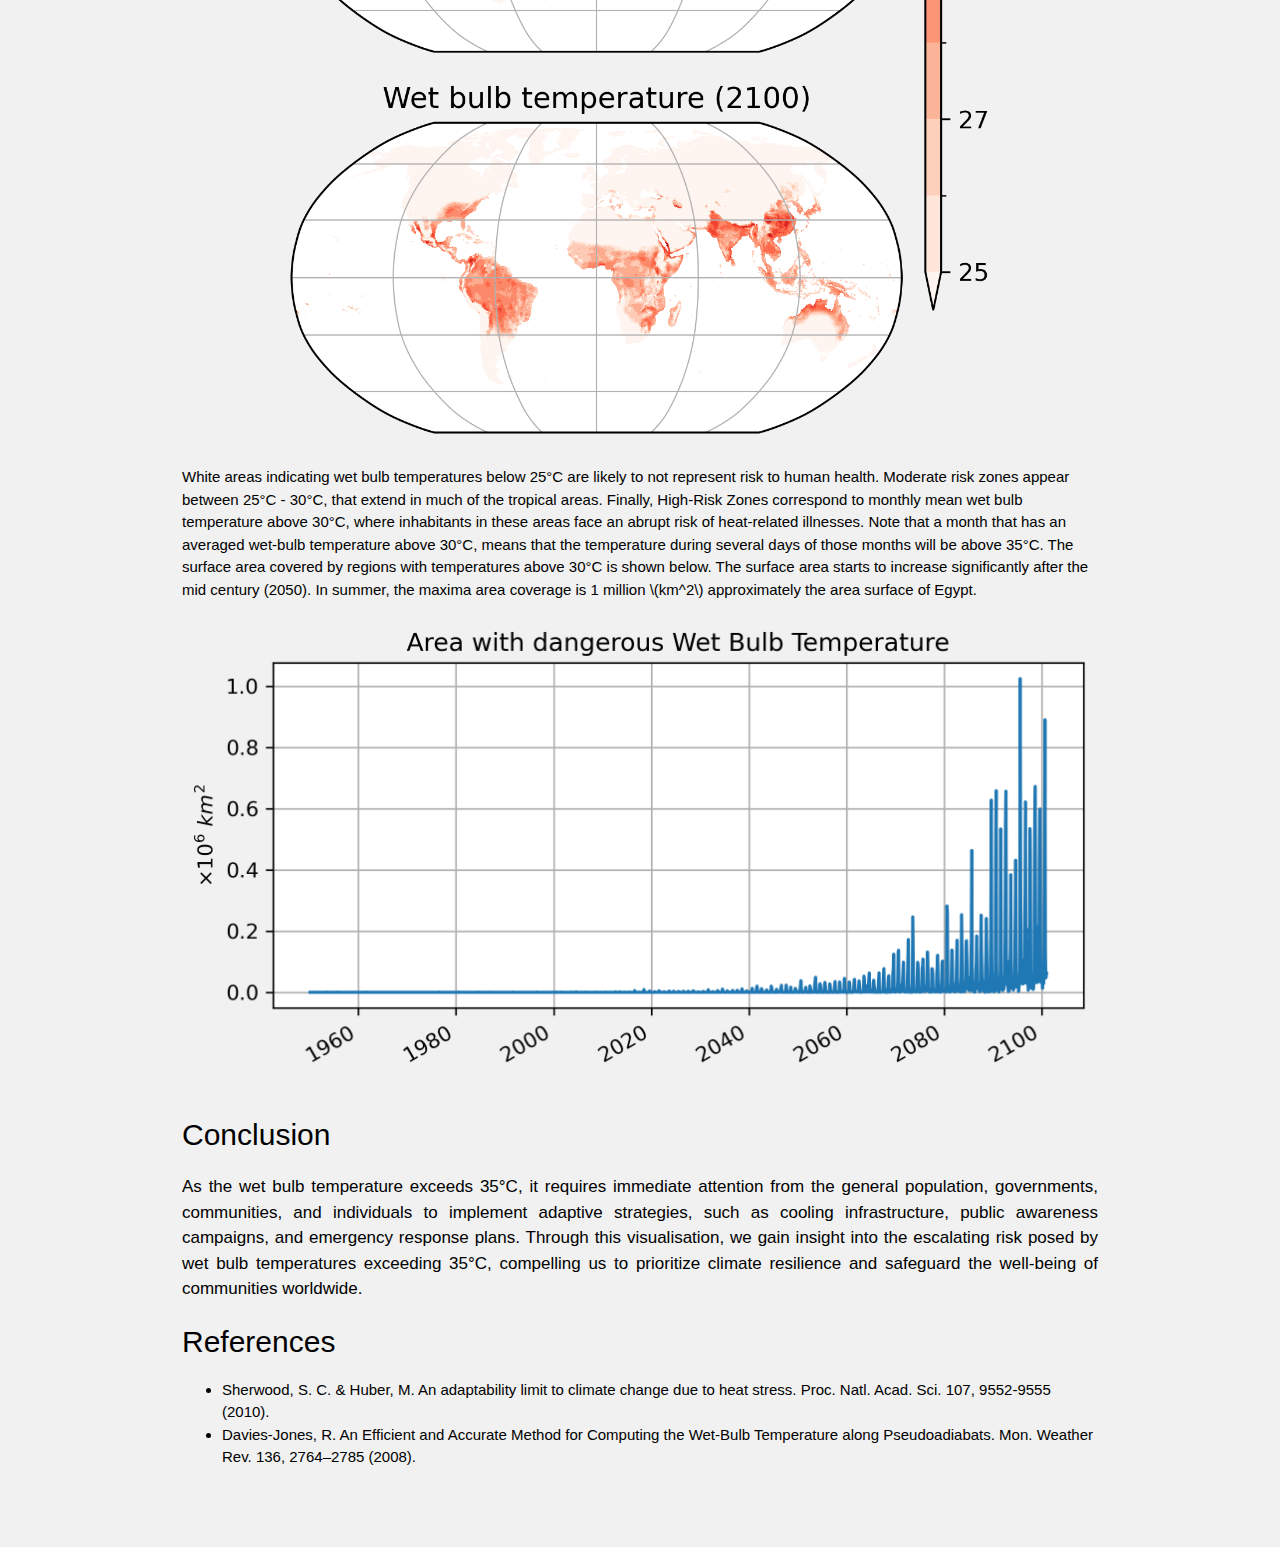
==== commit 7cea84fe: "update website for submission" ====
--- a/about.html
+++ b/about.html
@@ -37,21 +37,32 @@
 
             <div class="w3-content w3-container">
                 <p style="text-align:justify; font-size: 17px;">
-                The wet bulb temperature (WBT) accounts the dry air temperature and humidity, providing an estimate of the heat stress on humans. The WBT is generally lower than the dry air temperature. As the humidity increases, the WBT will approximate the dry air temperature. This quantity is crucial, since as the air becomes saturated with water (high humidity), less evaporation will occur. In other words, the thermoregulation of the human body temperature through evapotranspiration could increase the risk of heat stroke and hyperthermia.
+                This visualisation explores how the wet bulb temperature (WBT) will evolve in a future climate. The WBT is a method to assess the heat stress conditions. When the wet bulb temperature rises to above the temperature of the human body, sweat is no longer able to evaporate which means that the human body is unable to cool itself down. Once this wet bulb temperature is breached the human body will begin to overheat with imminent fatal risks.Exposure to such conditions for more than 6hrs could be fatal to humans!
+                </p>
+                <p style="text-align:justify; font-size: 17px;"></p>
+                We explore how WBT will evolve under "business as usual" emissions (RCP 8.5), with a particular focus on the alarming threshold of 35°C at which humans experience hyperthermia. In other words, the thermoregulation of the human body temperature through evapotranspiration increases the risk of death. This will become an imminent risk to human health, particularly in large centres of population.
+                </p>
+                
+                <p style="text-align:justify; font-size: 17px;"></p>
+                Sherwood & Huber (2010) report that an increase of the WBT of 11-12°C would cover the majority of the human population as currently distributed over the globe.
                 </p>
 
                 <p style="text-align:justify; font-size: 17px;">
-                This visualisation explore the evolution of wet bulb temperature under "business as usual" emissions (RCP 8.5), with a particular focus on the alarming threshold of 35°C at which humans experience hyperthermia, an imminent risk to human health and large centers of population. For example, Sherwood and Huber (2010) report that an increase of the WBT of 11-12°C would cover the majority of the human population as currently distributed.
+                The Wet bulb formula was computed using the julia package <code>Psychro</code> that follows the definition proposed by Davies-Jones (2008), where:
                 </p>
-
+                <div id="formula">
+                    \[ T_w( T_d, RH,P) \]
+                </div>
                 <p style="text-align:justify; font-size: 17px;">
-                The Wet bulb formula was computed using the julia package <code>Psychro.jl</code> that follows the definition proposed by Davies-Jones (2008) according which WBT is a function of the dry-air surface temperature, the relative humidity, and the surface pressure.
-                For simplicity, we used a constant surface pressure <span>\(101325.0 Pa \)</span>.
+                where <span>\( T_w \)</span> is the wet-bulb temperature in degrees Celsius, <span>\( T \)</span> is the dry air temperature in degrees Celsius, <span>\( RH \)</span> is the relative humidity, and <span>\( P \)</span> is the pressure. 
+                For simplicity, we define a constant <span>\( P = 101325.0 Pa \)</span>
                 </p>
 
                 <h2>Risk</h2>
-                <p style="text-align:justify; font-size: 17px;">      
-                A "critical" WBT for humans, the temperature at which a healthy person could survive for only six hours is usually considered to be 35°C. Under the current climate scenario, by the end of the century there will some regions that during the northern hemisphere summer will consistently surpass this 35°C threshold.
+                <p style="text-align:justify; font-size: 17px;">
+                
+
+                A "critical" WBT for humans, the temperature at which a healthy person could survive for only six hours is usually considered to be 35°C. Under the current climate scenario, by the end of the century there will some regions that during the northern hemisphere summer will surpass consistently this 35°C threshold. 
                 
                 <div class="w3-display-container  w3-padding-16">
                     <img src="./resources/WB_temp_bands_threshold.png" class="w3-image" alt="Wet-Bulb">
@@ -63,10 +74,10 @@
                     <img src="./resources/max_Risk_wet_bulb_maps.png" class="w3-image" alt="Wet-Bulb" style="width: 80%; text-align: center;">
                 </div>
 
-                White areas indicating wet bulb temperatures below 25°C that are likely to not represent any risk to human health. Moderate risk zones appear between 25°C and 30°C; these zones extend in much of the tropical areas. Finally, high-risk zones correspond to monthly mean wet bulb temperature above 30°C, where inhabitants in these areas face an abrupt risk of heat-related illnesses. 
-                Note that a month that has an averaged wet-bulb temperature above 30°C, implies that the wet-bulb temperature during several days of those months is above 35°C.
+                White areas indicating wet bulb temperatures below 25°C are likely to not represent risk to human health. Moderate risk zones appear between 25°C - 30°C, that extend in much of the tropical areas. Finally, High-Risk Zones correspond to monthly mean wet bulb temperature above 30°C, where inhabitants in these areas face an abrupt risk of heat-related illnesses. 
+                Note that a month that has an averaged wet-bulb temperature above 30°C, means that the temperature during several days of those months will be above 35°C.
 
-                The surface area covered by regions with temperatures above 30°C is shown below. This surface area starts to increase significantly after the middle of this century (2050). By the end of the century (2100), in summer, the maxima area coverage reaches about 1 million \(km^2\), that is approximately the area of Egypt or the combined areas of the states of Texas and New Mexico.
+                The surface area covered by regions with temperatures above 30°C is shown below. The surface area starts to increase significantly after the mid century (2050). In summer, the maxima area coverage is 1 million \(km^2\) approximately the area surface of Egypt.
 
                 <div class="w3-display-container w3-padding-16">
                     <img src="./resources/area_with_dangerous_WBtemp_80p.png" class="w3-image" alt="Wet-Bulb">
@@ -82,10 +93,10 @@
                 <h2>References</h2>
                 <ul>
                     <li>
-                        Sherwood, S. C. & Huber, M. (2010) An adaptability limit to climate change due to heat stress. <i>Proc. Natl. Acad. Sci.</i>, <b>107</b>, 9552-9555, doi:<a href="https://doi.org/10.1073/pnas.0913352107" target="_blank">10.1073/pnas.0913352107</a>.
+                        Sherwood, S. C. & Huber, M. An adaptability limit to climate change due to heat stress. Proc. Natl. Acad. Sci. 107, 9552-9555 (2010).
                     </li>
                     <li>
-                        Davies-Jones, R. (2008) An efficient and accurate method for computing the wet-bulb temperature along pseudoadiabats. <i>Mon. Weather Rev.</i>, <b>136</b>, 2764–2785, doi:<a href="https://doi.org/10.1175/2007MWR2224.1" target="_blank">10.1175/2007MWR2224.1</a>.
+                        Davies-Jones, R. An Efficient and Accurate Method for Computing the Wet-Bulb Temperature along Pseudoadiabats. Mon. Weather Rev. 136, 2764–2785 (2008).
                     </li>
 
                 </ul>
@@ -95,4 +106,4 @@
     </div>
 
 </body>
-</html>
+</html>--- a/public/css/style.css
+++ b/public/css/style.css
@@ -0,0 +1,187 @@
+body,h1,h2,h3,h4,h5,h6 {font-family: "Raleway", sans-serif;}
+body, html {
+  height: 100%;
+  width: auto;
+  color: #0095B3;
+  line-height: 1.8;
+}
+
+code {
+  font-family: 'Courier New', monospace;
+  padding: 1px;
+  border: outset #0095b36b;
+  border-radius: 3px;
+}
+
+.w3-text-black{
+  color: #000;
+}
+
+.header{
+  background-color: #fff;
+}
+
+.title{
+  left: 40px !important
+}
+.bgimg, .bgimg-1, .bgimg-2, .bgimg-3, .bgimg-4, .bgimg-5 {
+    background-attachment: fixed;
+    background-position: center;
+    background-repeat: no-repeat;
+    background-size: cover;
+    
+}
+
+.bgimg-1 {
+    min-height: 100vh;
+    background-image: url('../../resources/Wet_bulb_temp_max2024.png');
+    /* background-color: #2196F3; */
+}
+
+.bgimg-2 {
+    min-height: 100vh;
+    background-image: url('../../resources/Wet_bulb_temp_max2100.png');
+    /* background-color: #103410; */
+}
+
+
+.bgimg-3 {
+  min-height: 25vh;
+  background-image: url('../../resources/WB_temp_bands.png');
+  /* background-color: #103410; */
+}
+
+.bgimg-4 {
+  min-height: 90vh;
+  background-image: url('../../resources/wet_bulb_2024_0001_LR.png');
+  width: 100%;
+  /* background-color: #2196F3; */
+}
+
+.bgimg-5 {
+  min-height: 90vh;
+  background-image: url('../../resources/wet_bulb_2100_0001_LR.png');
+  width: 100%;
+  /* background-color: #103410; */
+}
+
+.year_l, .year_r {
+  bottom:20%;
+  position: absolute;
+}
+
+.year_l{
+  width: 100%;
+  left: 0;
+  color: #000;
+}
+
+.year_r{
+  width: 50%;
+  right: 0;
+  color: #000;
+}
+
+.image-comparison {
+  min-width: 700px;
+  overflow: hidden;
+}
+
+.image-comparison .images-container {
+  position: relative;
+  display: flex;
+}
+
+.image-comparison .images-container .before-image {
+  position: absolute;
+  top: 0;
+  width: 25%;
+}
+
+.image-comparison .images-container .after-image {
+  /* position: absolute; */
+  top: 0;
+  width: 100%;
+  min-height: 100vh;
+}
+
+.image-comparison .slider {
+  position: absolute;
+  inset: 0;
+  opacity: 0;
+  cursor: pointer;
+  z-index:1;
+}
+
+.image-comparison .slider-line {
+  position: absolute;
+  height: 100%;
+  width: 3px;
+  background: #000;
+  left: 50%;
+  transform: translateX(-50%);
+  z-index:1
+}
+
+.image-comparison .slider-icon {
+  position: absolute;
+  left: 50%;
+  top: 50%;
+  width: 60px;
+  height: 60px;
+  color: #000;
+  transform: translate(-50%, -50%) rotateZ(90deg);
+}
+
+.down-arrow {
+  position: relative;
+  bottom: 0px;
+  left: 50%;
+  width: 0;
+  height: 30px;
+  border: 2px solid;
+  border-radius: 2px;
+  color: #000;
+}
+
+.down-arrow:after {
+  content: " ";
+  position: absolute;
+  top: 10px;
+  left: -10px;
+  width: 20px;
+  height: 20px;
+  border-bottom: 4px solid;
+  border-right: 4px solid;
+  border-radius: 4px;
+  transform: rotateZ(45deg);
+}
+
+.down-arrow:before {
+  content: " ";
+  position: absolute;
+  top: 4px;
+  left: -15px;
+  width: 30px;
+  height: 30px;
+  border-bottom: 4px solid;
+  border-right: 4px solid;
+  border-radius: 4px;
+  transform: rotateZ(45deg);
+}
+
+.risk_colorbar{
+  text-align: right;
+  right: 0;
+  margin: 15px 30px;
+  z-index:0
+}
+
+.risk_colorbar img{
+  max-height:75px;
+}
+
+#formula {
+  max-width: 100%;
+  overflow-x: auto;
+}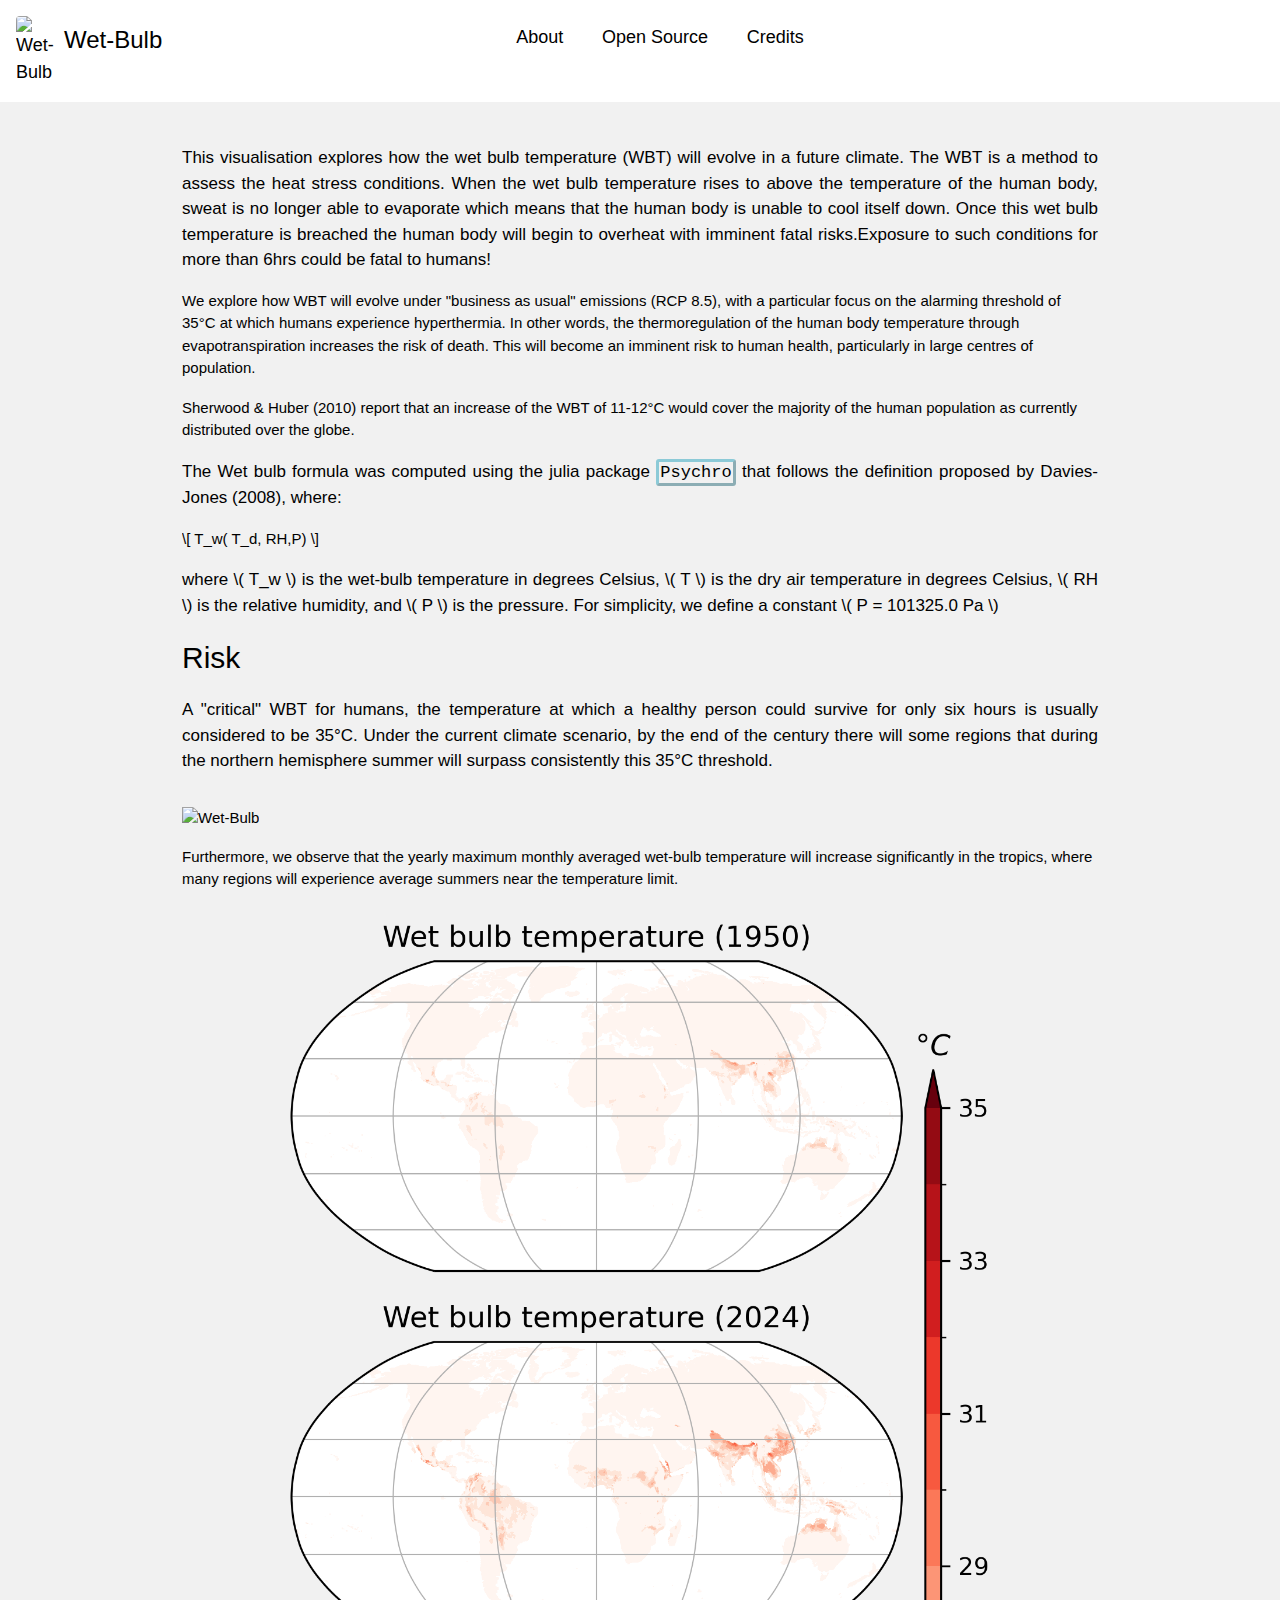
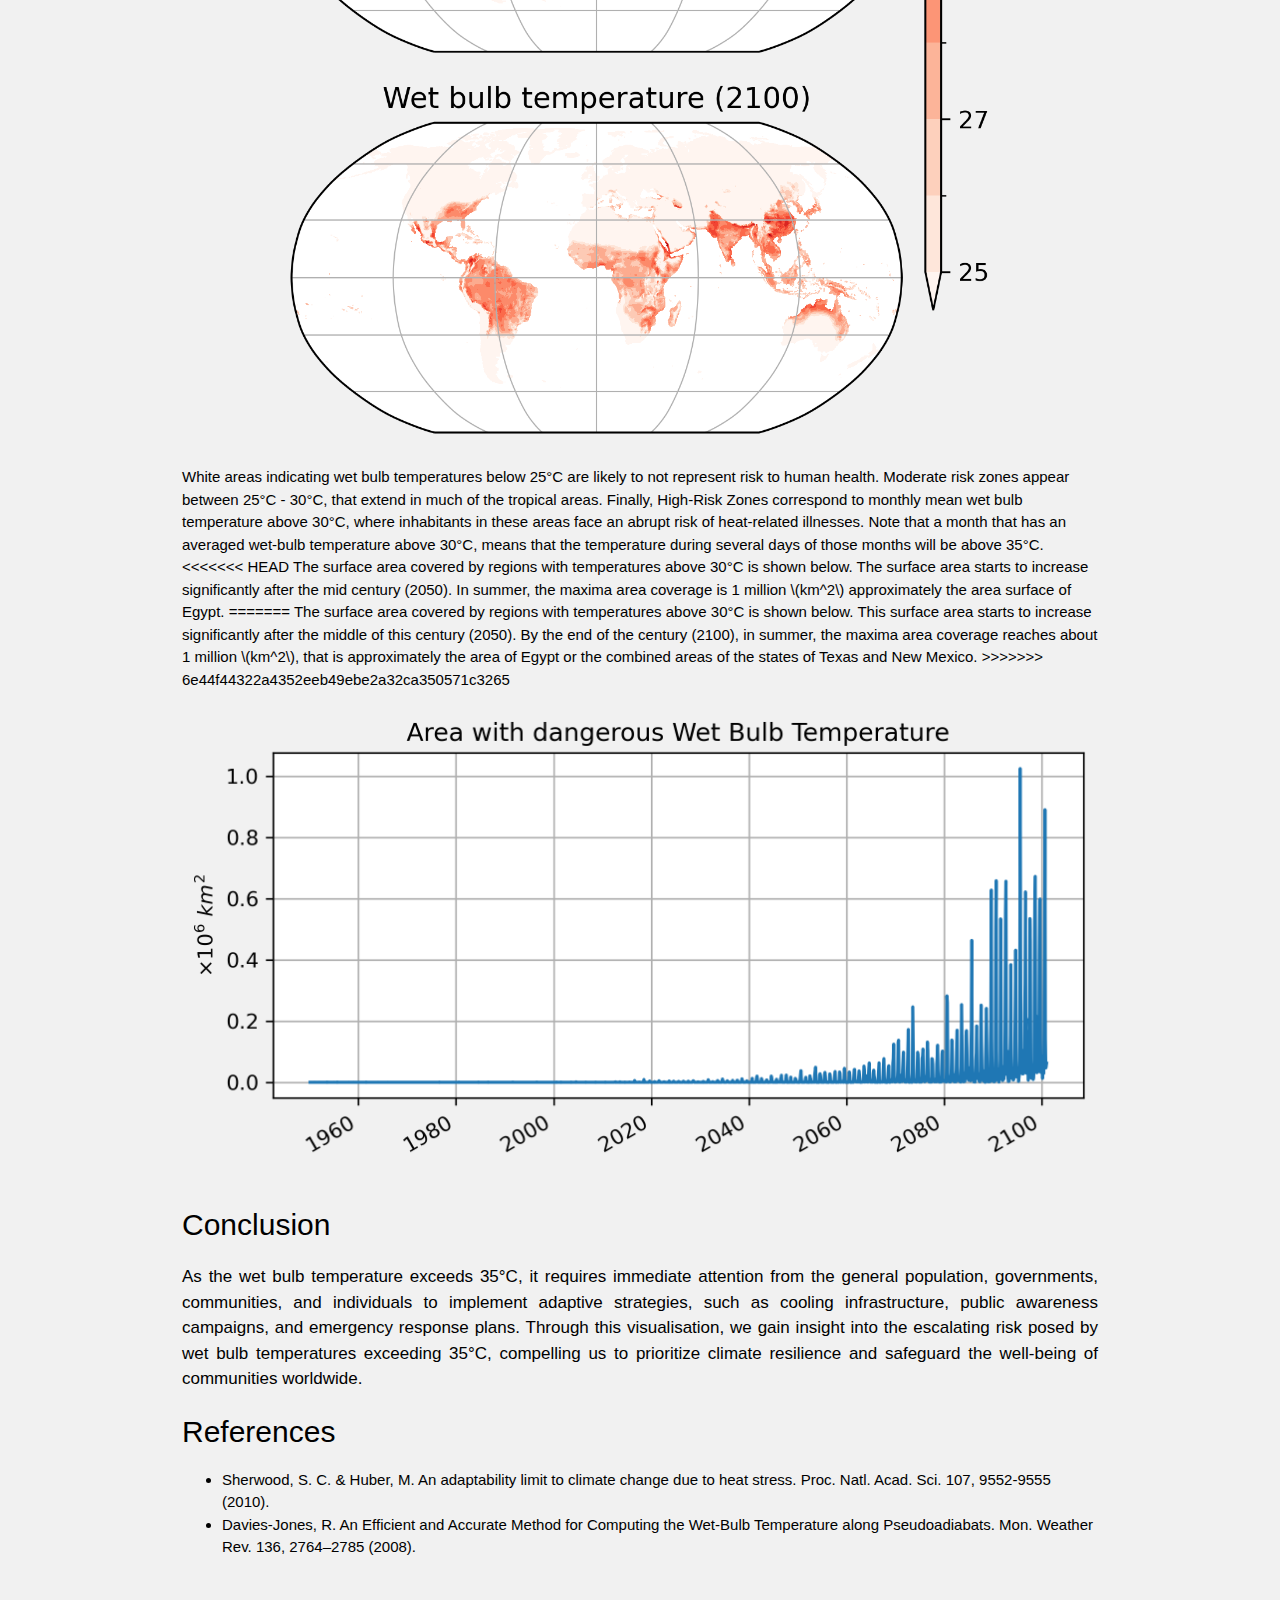
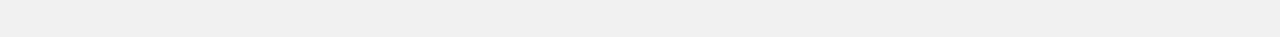
==== commit 7e69c2fa: "merge with main" ====
--- a/about.html
+++ b/about.html
@@ -77,7 +77,11 @@
                 White areas indicating wet bulb temperatures below 25°C are likely to not represent risk to human health. Moderate risk zones appear between 25°C - 30°C, that extend in much of the tropical areas. Finally, High-Risk Zones correspond to monthly mean wet bulb temperature above 30°C, where inhabitants in these areas face an abrupt risk of heat-related illnesses. 
                 Note that a month that has an averaged wet-bulb temperature above 30°C, means that the temperature during several days of those months will be above 35°C.
 
+<<<<<<< HEAD
                 The surface area covered by regions with temperatures above 30°C is shown below. The surface area starts to increase significantly after the mid century (2050). In summer, the maxima area coverage is 1 million \(km^2\) approximately the area surface of Egypt.
+=======
+                The surface area covered by regions with temperatures above 30°C is shown below. This surface area starts to increase significantly after the middle of this century (2050). By the end of the century (2100), in summer, the maxima area coverage reaches about 1 million \(km^2\), that is approximately the area of Egypt or the combined areas of the states of Texas and New Mexico.
+>>>>>>> 6e44f44322a4352eeb49ebe2a32ca350571c3265
 
                 <div class="w3-display-container w3-padding-16">
                     <img src="./resources/area_with_dangerous_WBtemp_80p.png" class="w3-image" alt="Wet-Bulb">
